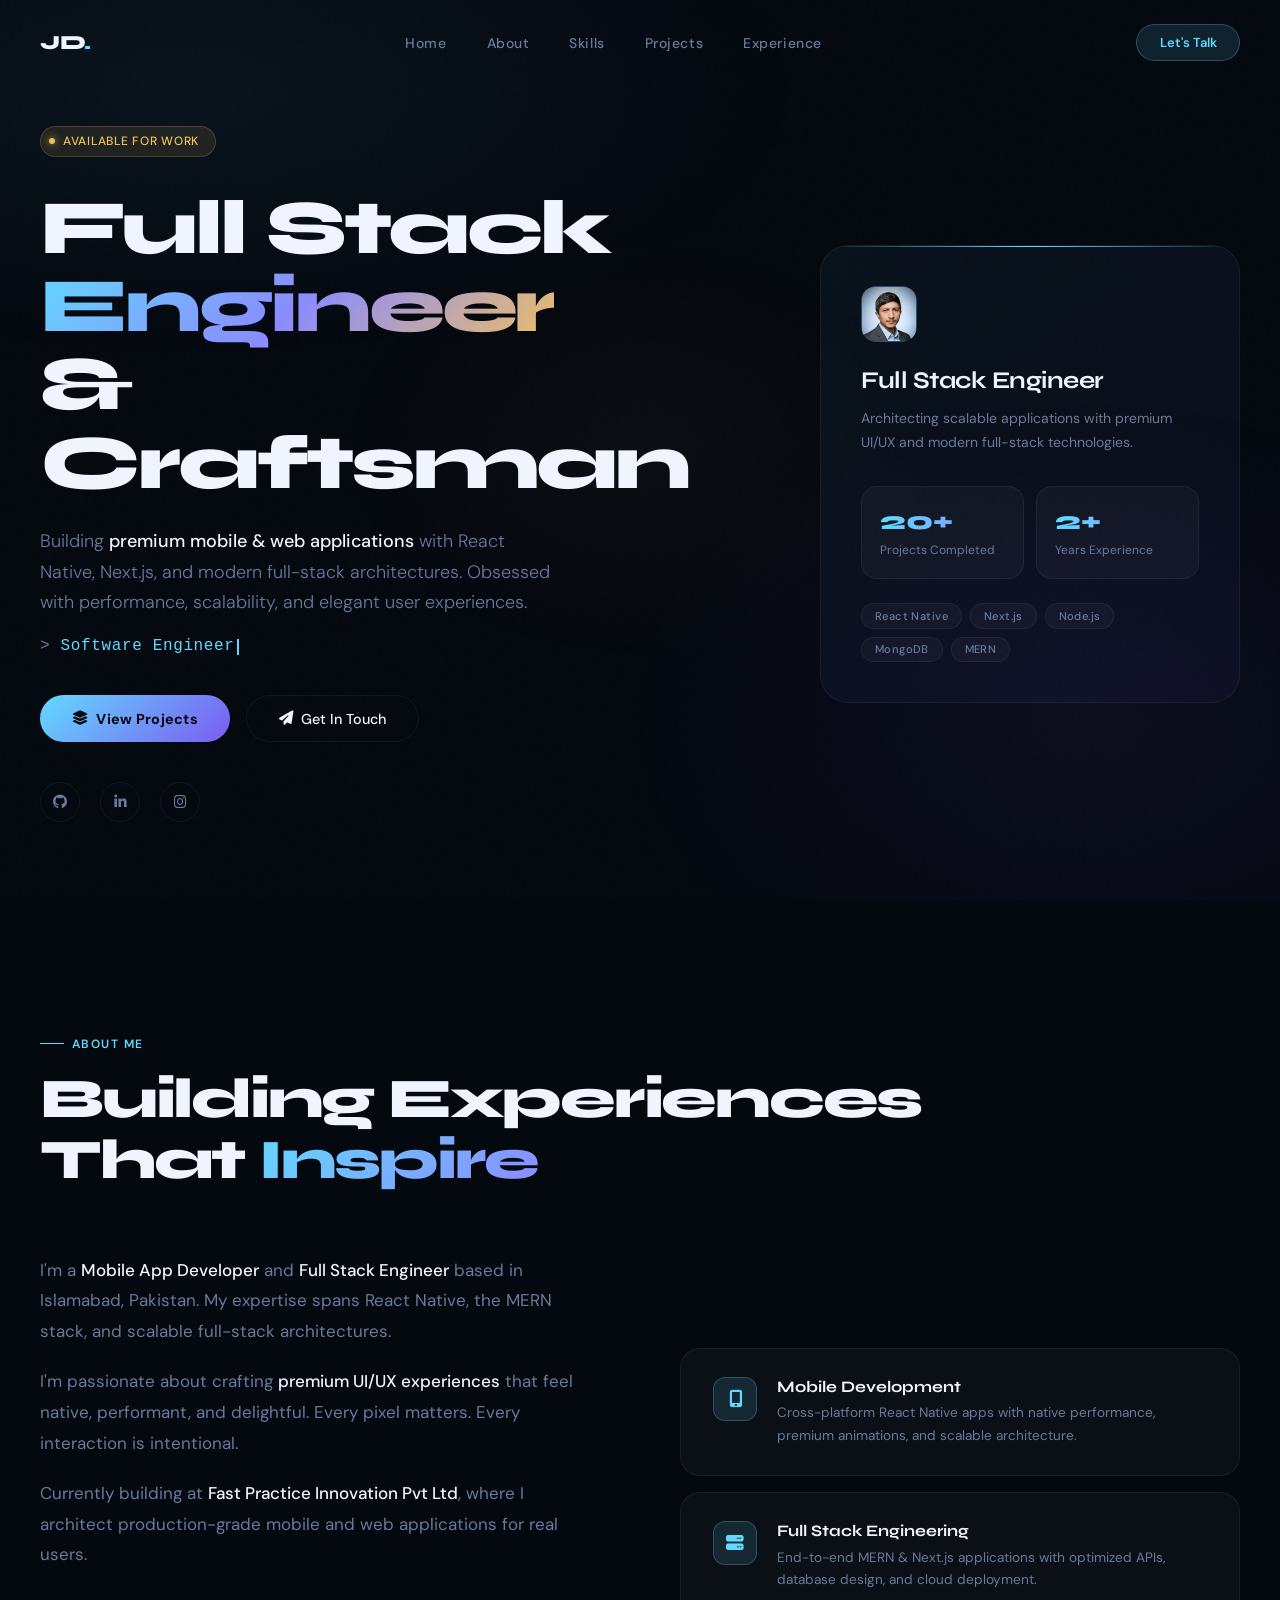
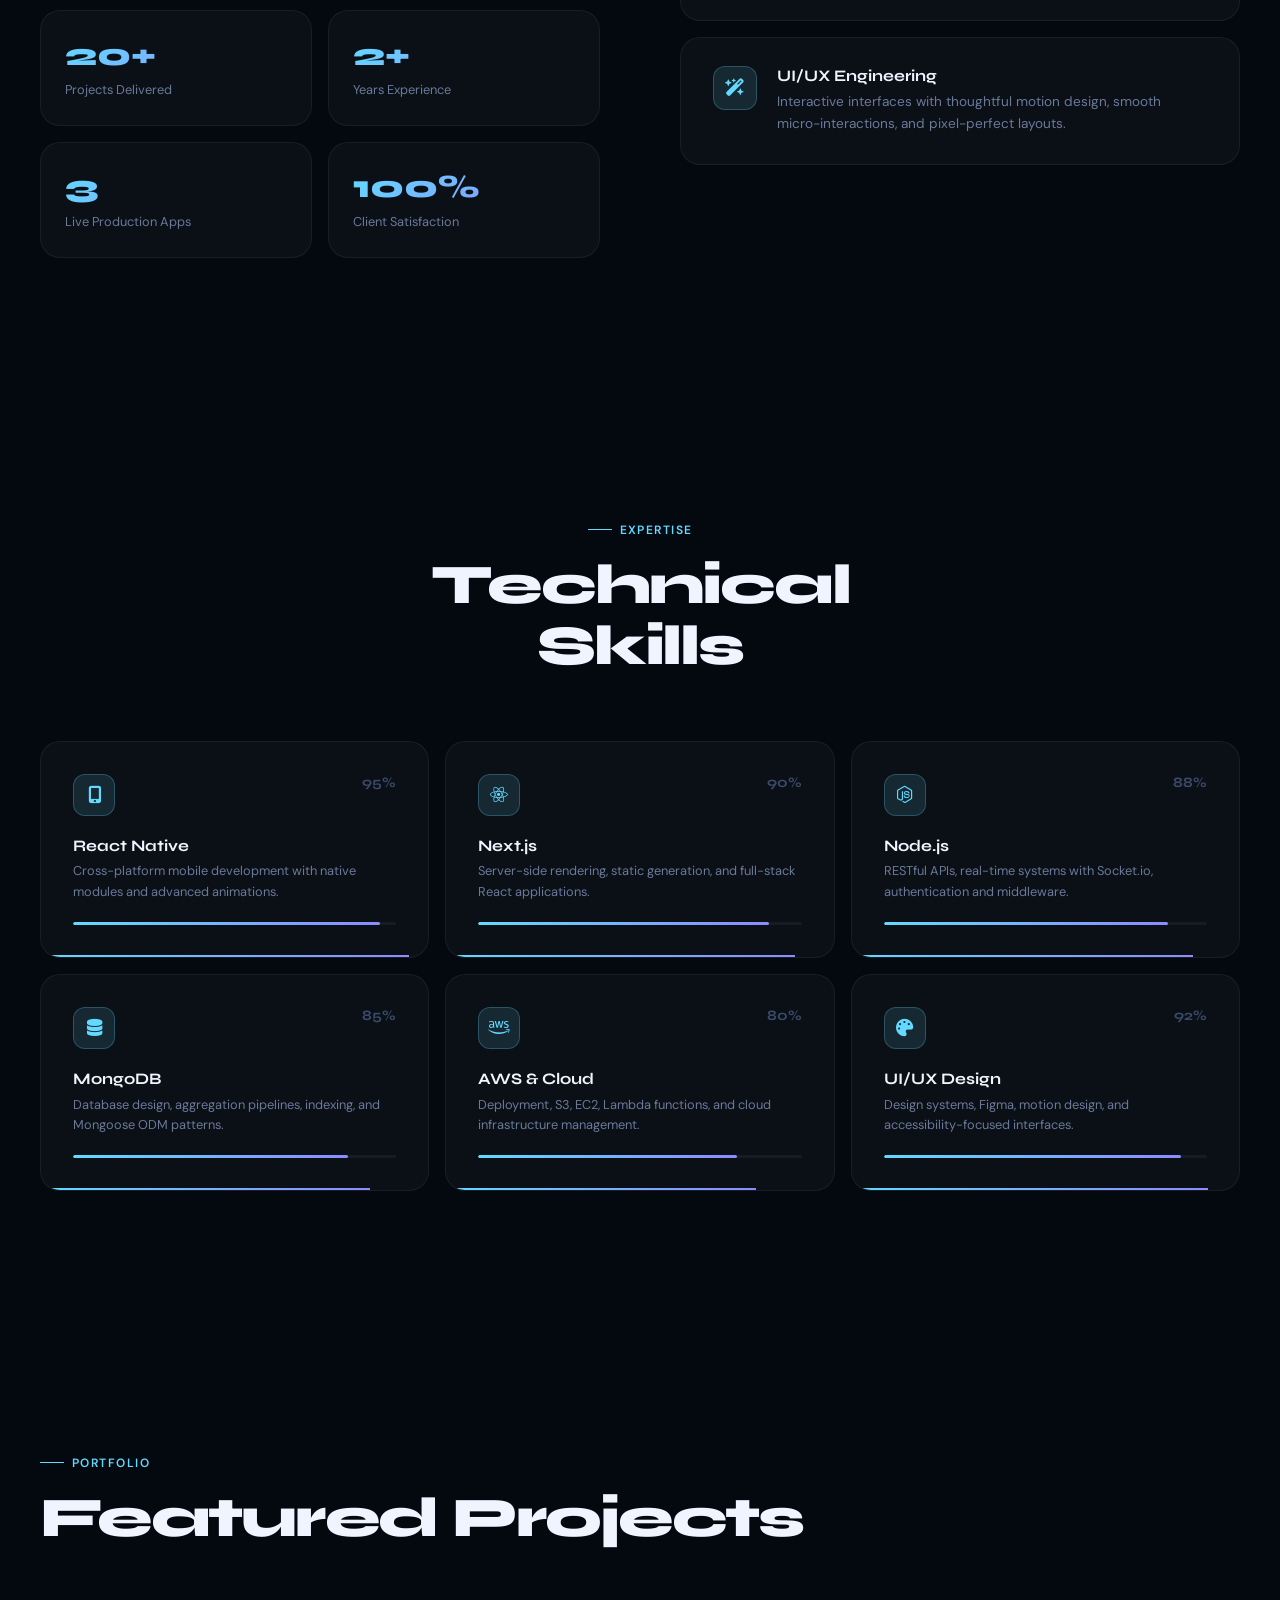
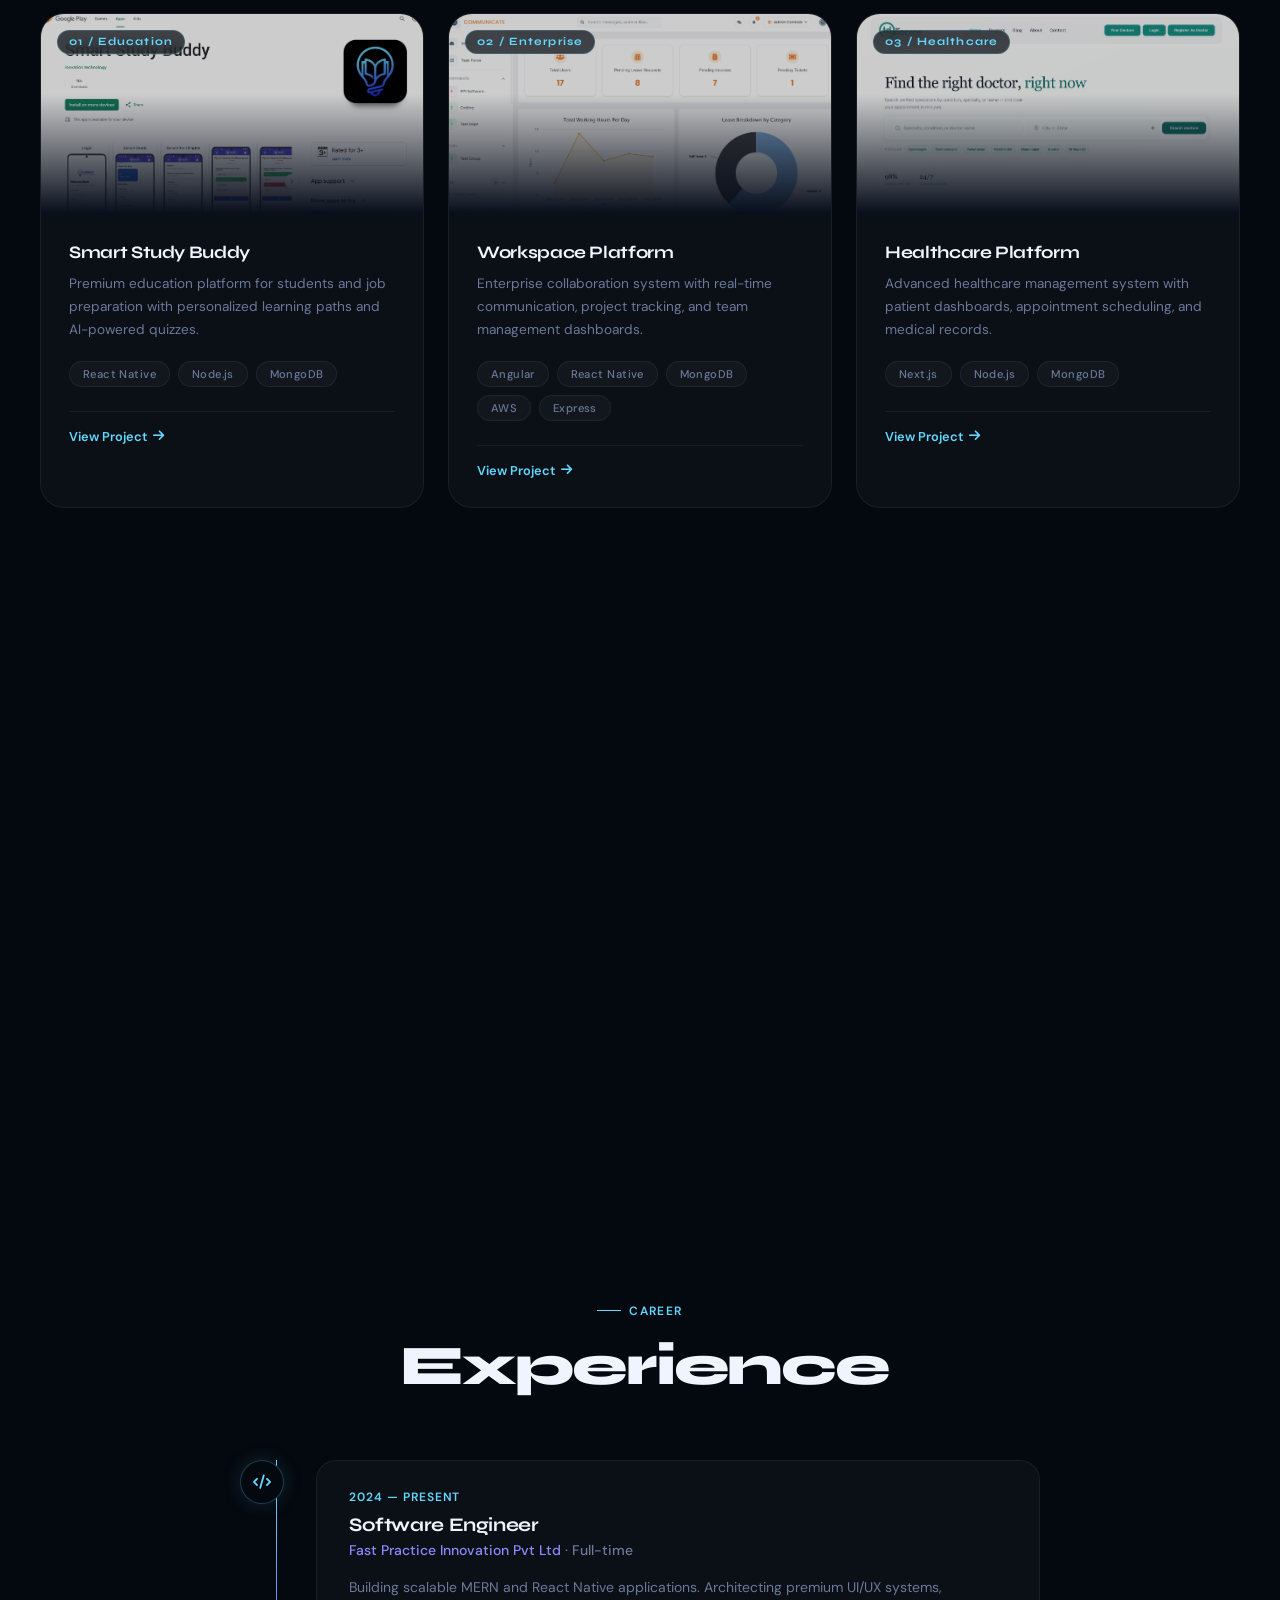
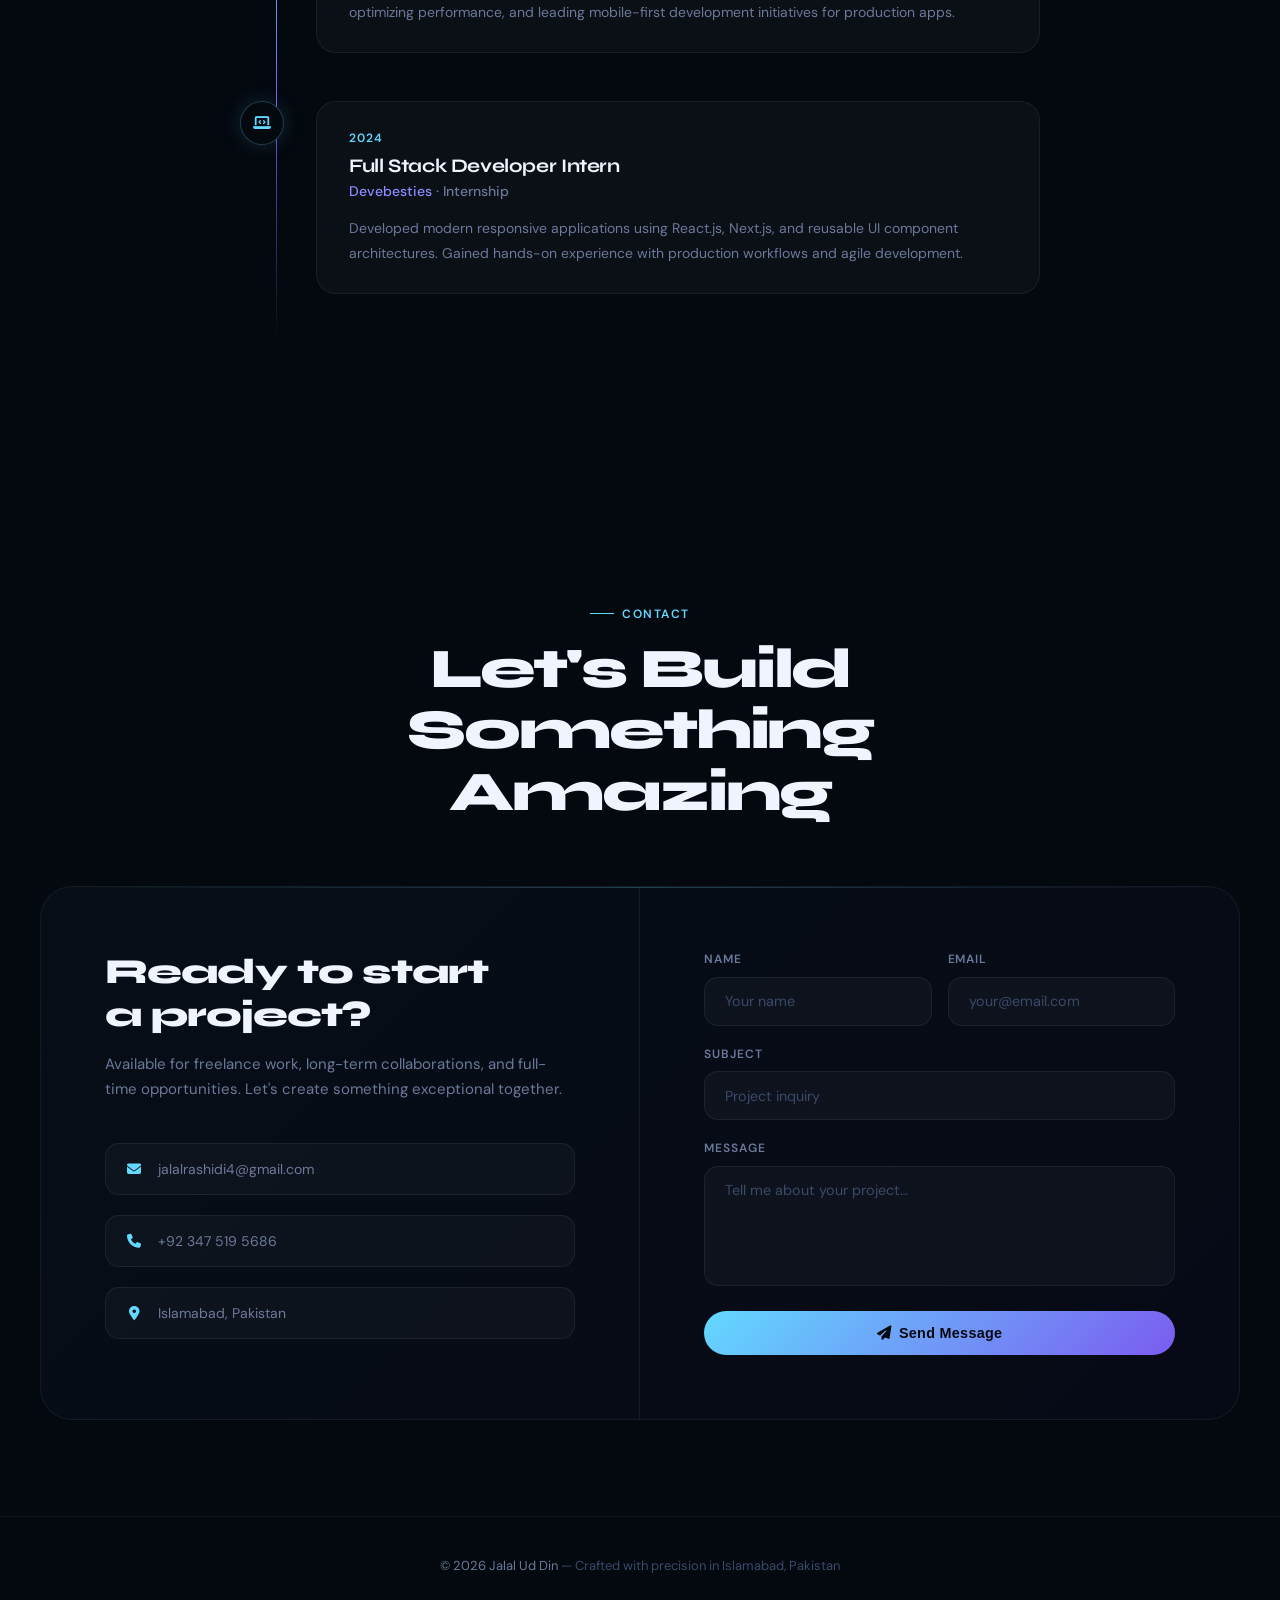
==== jalal.html @ 05dfb6a6 "updated" ====
<!DOCTYPE html>
<html lang="en">
<head>
  <meta charset="UTF-8" />
  <meta name="viewport" content="width=device-width, initial-scale=1.0" />
  <title>Jalal Ud Din — Full Stack Engineer</title>

  <link rel="preconnect" href="https://fonts.googleapis.com">
  <link rel="preconnect" href="https://fonts.gstatic.com" crossorigin>
  <link href="https://fonts.googleapis.com/css2?family=Syne:wght@400;500;600;700;800&family=DM+Sans:ital,wght@0,300;0,400;0,500;1,300&display=swap" rel="stylesheet">
  <link rel="stylesheet" href="https://cdnjs.cloudflare.com/ajax/libs/font-awesome/6.5.2/css/all.min.css" />

  <style>
    :root {
      --bg: #04080f;
      --bg2: #070d1a;
      --surface: rgba(255,255,255,0.03);
      --border: rgba(255,255,255,0.06);
      --border-bright: rgba(99,217,255,0.25);
      --cyan: #63d9ff;
      --cyan-dim: rgba(99,217,255,0.12);
      --gold: #f0c060;
      --gold-dim: rgba(240,192,96,0.1);
      --text: #f0f4ff;
      --muted: #6a7a9a;
      --muted2: #3a4a6a;
      --font-display: 'Syne', sans-serif;
      --font-body: 'DM Sans', sans-serif;
    }

    *, *::before, *::after { margin:0; padding:0; box-sizing:border-box; }

    html { scroll-behavior: smooth; font-size: 16px; }

    body {
      font-family: var(--font-body);
      background: var(--bg);
      color: var(--text);
      overflow-x: hidden;
      cursor: none;
    }

    /* ── CUSTOM CURSOR ── */
    #cursor {
      position: fixed; z-index: 9999; pointer-events: none;
      width: 10px; height: 10px;
      background: var(--cyan);
      border-radius: 50%;
      transform: translate(-50%,-50%);
      transition: width .2s, height .2s, background .2s;
      mix-blend-mode: screen;
    }
    #cursor-ring {
      position: fixed; z-index: 9998; pointer-events: none;
      width: 38px; height: 38px;
      border: 1px solid rgba(99,217,255,0.5);
      border-radius: 50%;
      transform: translate(-50%,-50%);
      transition: all .12s ease;
    }
    body:has(a:hover) #cursor, body:has(button:hover) #cursor { width:20px; height:20px; background: var(--gold); }
    body:has(a:hover) #cursor-ring, body:has(button:hover) #cursor-ring { width:54px; height:54px; border-color: rgba(240,192,96,0.4); }

    /* ── SCROLLBAR ── */
    ::-webkit-scrollbar { width: 4px; }
    ::-webkit-scrollbar-track { background: var(--bg); }
    ::-webkit-scrollbar-thumb { background: linear-gradient(to bottom, var(--cyan), #7b5cf0); border-radius: 4px; }

    /* ── NOISE OVERLAY ── */
    body::before {
      content:''; position:fixed; inset:0; z-index:0; pointer-events:none;
      background-image: url("data:image/svg+xml,%3Csvg viewBox='0 0 256 256' xmlns='http://www.w3.org/2000/svg'%3E%3Cfilter id='noise'%3E%3CfeTurbulence type='fractalNoise' baseFrequency='0.9' numOctaves='4' stitchTiles='stitch'/%3E%3C/filter%3E%3Crect width='100%25' height='100%25' filter='url(%23noise)' opacity='0.04'/%3E%3C/svg%3E");
      opacity: 0.4;
    }

    /* ── GRADIENT AURA ── */
    .aura {
      position: fixed; inset:0; z-index:0; pointer-events:none;
      background:
        radial-gradient(ellipse 80% 50% at 15% 10%, rgba(99,217,255,0.06) 0%, transparent 60%),
        radial-gradient(ellipse 60% 60% at 85% 80%, rgba(123,92,240,0.07) 0%, transparent 60%),
        radial-gradient(ellipse 40% 40% at 50% 50%, rgba(240,192,96,0.03) 0%, transparent 60%);
    }

    /* ── NAVBAR ── */
    nav {
      position: fixed; top: 0; left: 0; width: 100%; z-index: 100;
      padding: 1.5rem 0;
      transition: padding .4s, background .4s, border-color .4s;
    }
    nav.scrolled {
      padding: 1rem 0;
      background: rgba(4,8,15,0.85);
      backdrop-filter: blur(24px);
      border-bottom: 1px solid var(--border);
    }
    .nav-inner {
      max-width: 1280px; margin: 0 auto;
      padding: 0 2.5rem;
      display: flex; align-items: center; justify-content: space-between;
    }
    .nav-logo {
      font-family: var(--font-display);
      font-size: 1.25rem; font-weight: 800;
      letter-spacing: -0.02em;
      color: var(--text);
      text-decoration: none;
    }
    .nav-logo span { color: var(--cyan); }

    /* Desktop links */
    .nav-links {
      display: flex; align-items: center; gap: 2.5rem;
      list-style: none;
    }
    .nav-links a {
      font-size: .875rem; font-weight: 500; letter-spacing: 0.04em;
      color: var(--muted); text-decoration: none;
      transition: color .25s;
      position: relative;
    }
    .nav-links a::after {
      content:''; position:absolute; bottom:-4px; left:0;
      width:0; height:1px; background: var(--cyan);
      transition: width .3s;
    }
    .nav-links a:hover { color: var(--text); }
    .nav-links a:hover::after { width:100%; }

    .nav-cta {
      font-size: .8125rem; font-weight: 600;
      padding: .55rem 1.4rem;
      border-radius: 100px;
      background: var(--cyan-dim);
      border: 1px solid var(--border-bright);
      color: var(--cyan);
      text-decoration: none;
      transition: .3s;
    }
    .nav-cta:hover {
      background: var(--cyan);
      color: var(--bg);
      box-shadow: 0 0 30px rgba(99,217,255,0.35);
    }

    /* ── HAMBURGER ── */
    .hamburger {
      display: none;
      flex-direction: column; gap: 5px;
      cursor: none; background: none; border: none; padding: 6px;
      z-index: 200; position: relative;
    }
    .hamburger span {
      display: block; width: 26px; height: 2px;
      background: var(--text); border-radius: 2px;
      transform-origin: center;
      transition: transform .35s cubic-bezier(.77,0,.175,1), opacity .25s, width .3s;
    }
    .hamburger.open span:nth-child(1) { transform: translateY(7px) rotate(45deg); }
    .hamburger.open span:nth-child(2) { opacity: 0; width: 0; }
    .hamburger.open span:nth-child(3) { transform: translateY(-7px) rotate(-45deg); }

    /* ── MOBILE MENU OVERLAY ── */
    .mobile-menu {
      position: fixed; inset: 0; z-index: 150;
      background: rgba(4,8,15,0.97);
      backdrop-filter: blur(24px);
      display: flex; flex-direction: column;
      align-items: center; justify-content: center;
      gap: 0;
      pointer-events: none; opacity: 0;
      transition: opacity .4s;
    }
    .mobile-menu.open { opacity: 1; pointer-events: all; }

    .mobile-menu-links {
      list-style: none; text-align: center;
    }
    .mobile-menu-links li {
      overflow: hidden;
      border-bottom: 1px solid var(--border);
    }
    .mobile-menu-links li:first-child { border-top: 1px solid var(--border); }
    .mobile-menu-links a {
      display: block;
      font-family: var(--font-display);
      font-size: clamp(2rem, 8vw, 3.5rem);
      font-weight: 800; letter-spacing: -0.03em;
      color: var(--text);
      text-decoration: none;
      padding: 1rem 3rem;
      transform: translateY(60px);
      opacity: 0;
      transition: transform .5s cubic-bezier(.77,0,.175,1), opacity .4s, color .2s;
      position: relative;
    }
    .mobile-menu.open .mobile-menu-links a {
      transform: translateY(0); opacity: 1;
    }
    .mobile-menu-links li:nth-child(1) a { transition-delay: .05s; }
    .mobile-menu-links li:nth-child(2) a { transition-delay: .1s; }
    .mobile-menu-links li:nth-child(3) a { transition-delay: .15s; }
    .mobile-menu-links li:nth-child(4) a { transition-delay: .2s; }
    .mobile-menu-links li:nth-child(5) a { transition-delay: .25s; }
    .mobile-menu-links li:nth-child(6) a { transition-delay: .3s; }
    .mobile-menu-links a:hover { color: var(--cyan); }
    .mobile-menu-links a .link-num {
      display: inline-block;
      font-size: .6em; color: var(--cyan);
      vertical-align: super; margin-right: .4rem;
      font-family: var(--font-body);
    }

    .mobile-menu-footer {
      position: absolute; bottom: 3rem;
      display: flex; gap: 1.5rem;
      opacity: 0; transform: translateY(20px);
      transition: opacity .5s .4s, transform .5s .4s;
    }
    .mobile-menu.open .mobile-menu-footer { opacity: 1; transform: translateY(0); }
    .mobile-menu-footer a {
      font-size: 1.2rem; color: var(--muted); text-decoration: none;
      transition: color .2s;
    }
    .mobile-menu-footer a:hover { color: var(--cyan); }

    /* ── SECTION BASE ── */
    section { position: relative; z-index: 1; }

    /* ── HERO ── */
    #home {
      min-height: 100svh;
      display: flex; align-items: center;
      padding: 7rem 2.5rem 4rem;
    }
    .hero-inner {
      max-width: 1280px; margin: 0 auto; width: 100%;
      display: grid; grid-template-columns: 1fr 420px;
      gap: 4rem; align-items: center;
    }
    .hero-badge {
      display: inline-flex; align-items: center; gap: .5rem;
      padding: .4rem 1rem .4rem .5rem;
      background: var(--gold-dim);
      border: 1px solid rgba(240,192,96,0.2);
      border-radius: 100px;
      font-size: .75rem; font-weight: 500; letter-spacing: .06em;
      color: var(--gold); text-transform: uppercase;
      margin-bottom: 2rem;
    }
    .hero-badge-dot {
      width: 6px; height: 6px; border-radius: 50%;
      background: var(--gold);
      box-shadow: 0 0 8px var(--gold);
      animation: pulse 2s infinite;
    }
    @keyframes pulse {
      0%,100% { opacity:1; transform:scale(1); }
      50% { opacity:.6; transform:scale(1.3); }
    }

    .hero-title {
      font-family: var(--font-display);
      font-size: clamp(3rem, 6vw, 5.5rem);
      font-weight: 800; line-height: 1.02;
      letter-spacing: -0.04em;
    }
    .hero-title em {
      font-style: normal;
      background: linear-gradient(135deg, var(--cyan) 0%, #8b8bff 50%, var(--gold) 100%);
      -webkit-background-clip: text; -webkit-text-fill-color: transparent;
      background-clip: text;
    }

    .hero-sub {
      margin-top: 1.5rem;
      font-size: 1.125rem; color: var(--muted);
      font-weight: 300; line-height: 1.7; max-width: 520px;
    }
    .hero-sub strong { color: var(--text); font-weight: 500; }

    .hero-typed {
      margin-top: 1.2rem;
      font-size: 1rem; color: var(--cyan);
      font-family: 'Courier New', monospace;
      letter-spacing: .04em;
    }
    .hero-typed::before { content: '> '; color: var(--muted); }
    .hero-typed #cursor-text {
      display: inline-block; width: 2px; height: 1em;
      background: var(--cyan); vertical-align: text-bottom;
      margin-left: 2px; animation: blink .8s step-end infinite;
    }
    @keyframes blink { 50% { opacity: 0; } }

    .hero-actions {
      display: flex; flex-wrap: wrap; gap: 1rem;
      margin-top: 2.5rem;
    }
    .btn-primary {
      display: inline-flex; align-items: center; gap: .5rem;
      padding: .85rem 2rem; border-radius: 100px;
      background: linear-gradient(135deg, var(--cyan), #7b5cf0);
      color: var(--bg); font-weight: 700; font-size: .9rem;
      text-decoration: none; letter-spacing: .02em;
      border: none; cursor: none;
      transition: transform .3s, box-shadow .3s;
      position: relative; overflow: hidden;
    }
    .btn-primary::before {
      content: ''; position: absolute; inset: 0;
      background: linear-gradient(135deg, #fff2, transparent);
      opacity: 0; transition: opacity .3s;
    }
    .btn-primary:hover { transform: translateY(-3px); box-shadow: 0 20px 50px rgba(99,217,255,.3); }
    .btn-primary:hover::before { opacity: 1; }

    .btn-ghost {
      display: inline-flex; align-items: center; gap: .5rem;
      padding: .85rem 2rem; border-radius: 100px;
      background: transparent;
      border: 1px solid var(--border);
      color: var(--text); font-weight: 500; font-size: .9rem;
      text-decoration: none;
      transition: .3s; cursor: none;
    }
    .btn-ghost:hover { border-color: var(--border-bright); background: var(--cyan-dim); color: var(--cyan); }

    .hero-socials {
      display: flex; gap: 1.25rem;
      margin-top: 2.5rem;
    }
    .hero-socials a {
      width: 40px; height: 40px;
      border: 1px solid var(--border); border-radius: 50%;
      display: grid; place-items: center;
      color: var(--muted); text-decoration: none; font-size: .9rem;
      transition: .3s;
    }
    .hero-socials a:hover {
      border-color: var(--cyan); color: var(--cyan);
      transform: translateY(-4px);
      box-shadow: 0 8px 24px rgba(99,217,255,.2);
    }

    /* Hero card */
    .hero-card {
      background: linear-gradient(145deg, rgba(99,217,255,0.05), rgba(123,92,240,0.05));
      border: 1px solid var(--border);
      border-radius: 28px;
      padding: 2.5rem;
      position: relative; overflow: hidden;
      animation: floatCard 6s ease-in-out infinite;
    }
    @keyframes floatCard { 0%,100%{transform:translateY(0)} 50%{transform:translateY(-12px)} }
    .hero-card::before {
      content: ''; position: absolute; top: 0; left: 0;
      right: 0; height: 1px;
      background: linear-gradient(90deg, transparent, var(--cyan), transparent);
    }
    .hero-card-icon {
      width: 56px; height: 56px; border-radius: 16px;
      background: linear-gradient(135deg, var(--cyan-dim), rgba(123,92,240,0.15));
      border: 1px solid var(--border-bright);
      display: grid; place-items: center;
      font-size: 1.4rem; color: var(--cyan);
      margin-bottom: 1.5rem;
    }
    .hero-card h3 {
      font-family: var(--font-display);
      font-size: 1.5rem; font-weight: 700;
      letter-spacing: -0.02em;
    }
    .hero-card p { color: var(--muted); font-size: .875rem; line-height: 1.7; margin-top: .75rem; }
    .hero-card-stats {
      display: grid; grid-template-columns: 1fr 1fr;
      gap: .75rem; margin-top: 2rem;
    }
    .stat-box {
      background: var(--surface);
      border: 1px solid var(--border);
      border-radius: 16px; padding: 1.1rem;
    }
    .stat-box h4 {
      font-family: var(--font-display);
      font-size: 1.6rem; font-weight: 800;
      background: linear-gradient(to right, var(--cyan), #8b8bff);
      -webkit-background-clip: text; -webkit-text-fill-color: transparent;
      background-clip: text;
    }
    .stat-box p { font-size: .75rem; color: var(--muted); margin-top: .25rem; }

    .hero-card-stack {
      display: flex; flex-wrap: wrap; gap: .5rem;
      margin-top: 1.5rem;
    }
    .tag {
      padding: .3rem .8rem;
      background: var(--surface); border: 1px solid var(--border);
      border-radius: 100px; font-size: .7rem; color: var(--muted);
      font-weight: 500; letter-spacing: .04em;
    }

    /* ── ABOUT ── */
    #about { padding: 8rem 2.5rem; }
    .about-inner { max-width: 1280px; margin: 0 auto; }

    .section-label {
      display: inline-flex; align-items: center; gap: .5rem;
      font-size: .75rem; font-weight: 600; text-transform: uppercase;
      letter-spacing: .12em; color: var(--cyan); margin-bottom: 1rem;
    }
    .section-label::before {
      content:''; display:block; width:24px; height:1px; background:var(--cyan);
    }
    .section-title {
      font-family: var(--font-display);
      font-size: clamp(2.2rem, 4.5vw, 3.5rem);
      font-weight: 800; letter-spacing: -0.04em; line-height: 1.1;
    }

    .about-grid {
      display: grid; grid-template-columns: 1fr 1fr;
      gap: 5rem; align-items: center;
      margin-top: 4rem;
    }
    .about-text p {
      color: var(--muted); font-size: 1.0625rem; line-height: 1.8;
    }
    .about-text p + p { margin-top: 1.25rem; }
    .about-text strong { color: var(--text); font-weight: 500; }
    .about-highlights {
      display: grid; grid-template-columns: 1fr 1fr;
      gap: 1rem; margin-top: 2.5rem;
    }
    .highlight-item {
      padding: 1.5rem;
      background: var(--surface); border: 1px solid var(--border);
      border-radius: 20px; transition: .3s;
    }
    .highlight-item:hover { border-color: var(--border-bright); }
    .highlight-item .hi-num {
      font-family: var(--font-display);
      font-size: 2rem; font-weight: 800;
      background: linear-gradient(135deg, var(--cyan), #8b8bff);
      -webkit-background-clip: text; -webkit-text-fill-color: transparent;
      background-clip: text;
    }
    .highlight-item p { font-size: .8rem; color: var(--muted); margin-top: .25rem; }

    .about-cards { display: flex; flex-direction: column; gap: 1rem; }
    .about-card {
      padding: 1.75rem 2rem;
      background: var(--surface); border: 1px solid var(--border);
      border-radius: 20px; transition: .3s;
      display: flex; align-items: flex-start; gap: 1.25rem;
    }
    .about-card:hover { border-color: var(--border-bright); transform: translateX(6px); }
    .about-card-icon {
      width: 44px; height: 44px; flex-shrink: 0;
      border-radius: 12px; display: grid; place-items: center;
      background: var(--cyan-dim); border: 1px solid var(--border-bright);
      color: var(--cyan); font-size: 1.1rem;
    }
    .about-card h3 {
      font-family: var(--font-display);
      font-size: 1rem; font-weight: 700; margin-bottom: .4rem;
    }
    .about-card p { font-size: .85rem; color: var(--muted); line-height: 1.65; }

    /* ── SKILLS ── */
    #skills { padding: 8rem 2.5rem; }
    .skills-inner { max-width: 1280px; margin: 0 auto; }

    .skills-grid {
      display: grid; grid-template-columns: repeat(3, 1fr);
      gap: 1rem; margin-top: 4rem;
    }
    .skill-card {
      padding: 2rem;
      background: var(--surface); border: 1px solid var(--border);
      border-radius: 20px; transition: .35s;
      position: relative; overflow: hidden;
    }
    .skill-card::after {
      content: ''; position: absolute; bottom: 0; left: 0;
      width: var(--pct); height: 2px;
      background: linear-gradient(to right, var(--cyan), #8b8bff);
      transition: width 1.4s cubic-bezier(.22,1,.36,1);
    }
    .skill-card.animated::after { width: var(--pct); }
    .skill-card:hover { border-color: var(--border-bright); transform: translateY(-4px); }
    .skill-header { display: flex; justify-content: space-between; align-items: flex-start; }
    .skill-icon {
      width: 42px; height: 42px; border-radius: 12px;
      background: var(--cyan-dim); border: 1px solid var(--border-bright);
      display: grid; place-items: center;
      font-size: 1.1rem; color: var(--cyan); margin-bottom: 1.25rem;
    }
    .skill-pct {
      font-family: var(--font-display);
      font-size: .9rem; font-weight: 700; color: var(--muted2);
    }
    .skill-card h3 {
      font-family: var(--font-display);
      font-size: 1rem; font-weight: 700; margin-bottom: .4rem;
    }
    .skill-card p { font-size: .8rem; color: var(--muted); line-height: 1.6; }
    .skill-bar {
      height: 3px; background: rgba(255,255,255,0.05);
      border-radius: 4px; margin-top: 1.25rem; overflow: hidden;
    }
    .skill-fill {
      height: 100%;
      background: linear-gradient(to right, var(--cyan), #8b8bff);
      border-radius: 4px; width: 0;
      transition: width 1.4s cubic-bezier(.22,1,.36,1);
    }

    /* ── PROJECTS ── */
    #projects { padding: 8rem 2.5rem; }
    .projects-inner { max-width: 1280px; margin: 0 auto; }

    .projects-grid {
      display: grid; grid-template-columns: repeat(3, 1fr);
      gap: 1.5rem; margin-top: 4rem;
    }
    .project-card {
      border: 1px solid var(--border);
      border-radius: 24px; overflow: hidden;
      transition: .4s; position: relative;
      background: var(--surface);
    }
    .project-card:hover { border-color: rgba(99,217,255,0.3); transform: translateY(-8px); box-shadow: 0 30px 60px rgba(0,0,0,.5); }
    .project-img {
      height: 200px; overflow: hidden; position: relative;
    }
    .project-img img { width:100%; height:100%; object-fit:cover; transition:.6s; filter: brightness(.8) saturate(.8); }
    .project-card:hover .project-img img { transform: scale(1.06); filter: brightness(.9) saturate(1); }
    .project-img-overlay {
      position: absolute; inset: 0;
      background: linear-gradient(to top, var(--bg2) 0%, transparent 60%);
    }
    .project-num {
      position: absolute; top: 1rem; left: 1rem;
      font-family: var(--font-display);
      font-size: .7rem; font-weight: 700; color: var(--cyan);
      letter-spacing: .1em;
      background: rgba(4,8,15,.7); backdrop-filter: blur(8px);
      padding: .3rem .7rem; border-radius: 100px;
      border: 1px solid rgba(99,217,255,.2);
    }
    .project-body { padding: 1.75rem; }
    .project-body h3 {
      font-family: var(--font-display);
      font-size: 1.1rem; font-weight: 700;
      letter-spacing: -0.02em; margin-bottom: .6rem;
    }
    .project-body p { font-size: .85rem; color: var(--muted); line-height: 1.7; }
    .project-tags { display: flex; flex-wrap: wrap; gap: .5rem; margin-top: 1.25rem; }
    .project-footer {
      display: flex; justify-content: space-between; align-items: center;
      margin-top: 1.5rem; padding-top: 1rem;
      border-top: 1px solid var(--border);
    }
    .project-link {
      font-size: .8rem; color: var(--cyan); font-weight: 600;
      display: inline-flex; align-items: center; gap: .4rem;
      text-decoration: none; transition: gap .2s;
    }
    .project-link:hover { gap: .75rem; }

    /* ── EXPERIENCE ── */
    #experience { padding: 8rem 2.5rem; }
    .exp-inner { max-width: 1280px; margin: 0 auto; }
    .exp-track {
      display: flex; flex-direction: column; gap: 0;
      margin-top: 4rem; max-width: 800px; margin-inline: auto;
      position: relative;
    }
    .exp-track::before {
      content: ''; position: absolute; left: 2.25rem; top: 0; bottom: 0;
      width: 1px; background: linear-gradient(to bottom, var(--cyan), #7b5cf0, transparent);
    }
    .exp-item {
      display: flex; gap: 2rem; padding-bottom: 3rem;
      position: relative;
    }
    .exp-dot {
      flex-shrink: 0;
      width: 44px; height: 44px; border-radius: 50%;
      background: var(--bg); border: 1px solid var(--border-bright);
      display: grid; place-items: center;
      color: var(--cyan); font-size: .9rem;
      box-shadow: 0 0 20px rgba(99,217,255,.15);
      position: relative; z-index: 1;
    }
    .exp-content {
      flex: 1; padding: 1.75rem 2rem;
      background: var(--surface); border: 1px solid var(--border);
      border-radius: 20px; transition: .3s;
    }
    .exp-content:hover { border-color: var(--border-bright); }
    .exp-date {
      font-size: .75rem; color: var(--cyan); font-weight: 600;
      letter-spacing: .08em; text-transform: uppercase;
    }
    .exp-content h3 {
      font-family: var(--font-display);
      font-size: 1.2rem; font-weight: 700;
      margin-top: .5rem; letter-spacing: -0.02em;
    }
    .exp-company {
      font-size: .875rem; color: var(--muted); margin-top: .3rem;
      font-weight: 500;
    }
    .exp-company span { color: #8b8bff; }
    .exp-desc {
      font-size: .875rem; color: var(--muted); line-height: 1.75;
      margin-top: 1rem;
    }

    /* ── CONTACT ── */
    #contact { padding: 8rem 2.5rem 6rem; }
    .contact-inner { max-width: 1280px; margin: 0 auto; }
    .contact-wrap {
      border: 1px solid var(--border);
      border-radius: 32px; overflow: hidden;
      display: grid; grid-template-columns: 1fr 1fr;
      background: linear-gradient(135deg, rgba(99,217,255,0.03), rgba(123,92,240,0.03));
      margin-top: 4rem;
      position: relative;
    }
    .contact-wrap::before {
      content:''; position:absolute; top:0; left:0; right:0; height:1px;
      background: linear-gradient(90deg, transparent, var(--border-bright), transparent);
    }
    .contact-left { padding: 4rem; border-right: 1px solid var(--border); }
    .contact-right { padding: 4rem; }

    .contact-left h2 {
      font-family: var(--font-display);
      font-size: 2.2rem; font-weight: 800; letter-spacing: -0.03em;
      line-height: 1.2; margin-bottom: 1rem;
    }
    .contact-left p { color: var(--muted); font-size: .9375rem; line-height: 1.7; }

    .contact-info { margin-top: 2.5rem; display: flex; flex-direction: column; gap: 1.25rem; }
    .contact-info-item {
      display: flex; align-items: center; gap: 1rem;
      padding: 1rem 1.25rem;
      background: var(--surface); border: 1px solid var(--border);
      border-radius: 14px; font-size: .875rem;
      transition: .3s;
    }
    .contact-info-item:hover { border-color: var(--border-bright); }
    .contact-info-item i { color: var(--cyan); width: 1rem; text-align: center; }
    .contact-info-item span { color: var(--muted); }

    .form-group { margin-bottom: 1.25rem; }
    .form-label { display: block; font-size: .75rem; font-weight: 600; text-transform: uppercase; letter-spacing: .08em; color: var(--muted); margin-bottom: .6rem; }
    .form-input {
      width: 100%; padding: .9rem 1.25rem;
      background: var(--surface); border: 1px solid var(--border);
      border-radius: 14px; color: var(--text);
      font-family: var(--font-body); font-size: .9rem;
      outline: none; transition: .3s;
      resize: none;
    }
    .form-input:focus { border-color: var(--border-bright); box-shadow: 0 0 0 3px rgba(99,217,255,.08); }
    .form-input::placeholder { color: var(--muted2); }
    .form-row { display: grid; grid-template-columns: 1fr 1fr; gap: 1rem; }

    /* ── FOOTER ── */
    footer {
      border-top: 1px solid var(--border);
      padding: 2.5rem;
      text-align: center;
      font-size: .8125rem; color: var(--muted2);
      position: relative; z-index: 1;
    }
    footer span { color: var(--muted); }

    /* ── REVEAL ANIM ── */
    .reveal {
      opacity: 0; transform: translateY(32px);
      transition: opacity .75s cubic-bezier(.22,1,.36,1), transform .75s cubic-bezier(.22,1,.36,1);
    }
    .reveal.visible { opacity: 1; transform: translateY(0); }
    .reveal-delay-1 { transition-delay: .1s; }
    .reveal-delay-2 { transition-delay: .2s; }
    .reveal-delay-3 { transition-delay: .3s; }
    .reveal-delay-4 { transition-delay: .4s; }

    /* ── RESPONSIVE ── */
    @media (max-width: 1024px) {
      .hero-inner { grid-template-columns: 1fr; }
      .hero-card { max-width: 480px; margin: 0 auto; }
      .about-grid { grid-template-columns: 1fr; gap: 3rem; }
      .skills-grid { grid-template-columns: repeat(2, 1fr); }
      .projects-grid { grid-template-columns: repeat(2, 1fr); }
      .contact-wrap { grid-template-columns: 1fr; }
      .contact-left { border-right: none; border-bottom: 1px solid var(--border); }
    }

    @media (max-width: 768px) {
      .nav-links, .nav-cta { display: none; }
      .hamburger { display: flex; }
      #home { padding: 7rem 1.5rem 4rem; }
      #about, #skills, #projects, #experience, #contact { padding: 5rem 1.5rem; }
      .hero-title { font-size: clamp(2.4rem, 8vw, 3.5rem); }
      .section-title { font-size: clamp(1.9rem, 6vw, 2.8rem); }
      .skills-grid { grid-template-columns: 1fr; }
      .projects-grid { grid-template-columns: 1fr; }
      .about-highlights { grid-template-columns: 1fr 1fr; }
      .form-row { grid-template-columns: 1fr; }
      .contact-left, .contact-right { padding: 2.5rem 1.75rem; }
      .contact-wrap { border-radius: 24px; }
      .hero-card-stats { grid-template-columns: 1fr 1fr; }
    }

    @media (max-width: 480px) {
      .nav-inner { padding: 0 1.25rem; }
      #home { padding: 6.5rem 1.25rem 3rem; }
      #about, #skills, #projects, #experience, #contact { padding: 4rem 1.25rem; }
      .hero-actions { flex-direction: column; }
      .hero-actions a { text-align: center; justify-content: center; }
      .about-highlights { grid-template-columns: 1fr; }
    }
  </style>
</head>
<body>

<!-- Cursor -->
<div id="cursor"></div>
<div id="cursor-ring"></div>

<!-- Aura -->
<div class="aura"></div>

<!-- ══ NAVBAR ══ -->
<nav id="navbar">
  <div class="nav-inner">
    <a href="#home" class="nav-logo">JD<span>.</span></a>

    <ul class="nav-links">
      <li><a href="#home">Home</a></li>
      <li><a href="#about">About</a></li>
      <li><a href="#skills">Skills</a></li>
      <li><a href="#projects">Projects</a></li>
      <li><a href="#experience">Experience</a></li>
    </ul>

    <a href="#contact" class="nav-cta">Let's Talk</a>

    <button class="hamburger" id="hamburger" aria-label="Toggle menu">
      <span></span><span></span><span></span>
    </button>
  </div>
</nav>

<!-- ══ MOBILE MENU ══ -->
<div class="mobile-menu" id="mobile-menu">
  <ul class="mobile-menu-links">
    <li><a href="#home" class="menu-link"><span class="link-num">01</span>Home</a></li>
    <li><a href="#about" class="menu-link"><span class="link-num">02</span>About</a></li>
    <li><a href="#skills" class="menu-link"><span class="link-num">03</span>Skills</a></li>
    <li><a href="#projects" class="menu-link"><span class="link-num">04</span>Projects</a></li>
    <li><a href="#experience" class="menu-link"><span class="link-num">05</span>Experience</a></li>
    <li><a href="#contact" class="menu-link"><span class="link-num">06</span>Contact</a></li>
  </ul>
  <div class="mobile-menu-footer">
    <a href="https://github.com/JalalRashidi"><i class="fab fa-github"></i></a>
    <a href="https://www.linkedin.com/in/jalaluddinprofile/"><i class="fab fa-linkedin"></i></a>
    <a href="https://www.instagram.com/jalal_rashidi_099/"><i class="fab fa-instagram"></i></a>
  </div>
</div>

<!-- ══ HERO ══ -->
<section id="home">
  <div class="hero-inner">
    <div>
      <div class="hero-badge">
        <span class="hero-badge-dot"></span>
        Available for work
      </div>
      <h1 class="hero-title">
        Full Stack<br><em>Engineer</em><br>& Craftsman
      </h1>
      <p class="hero-sub">
        Building <strong>premium mobile & web applications</strong> with React Native, Next.js, and modern full-stack architectures. Obsessed with performance, scalability, and elegant user experiences.
      </p>
      <div class="hero-typed">
        <span id="typed-text"></span><span id="cursor-text"></span>
      </div>
      <div class="hero-actions">
        <a href="#projects" class="btn-primary"><i class="fas fa-layer-group"></i> View Projects</a>
        <a href="#contact" class="btn-ghost"><i class="fas fa-paper-plane"></i> Get In Touch</a>
      </div>
      <div class="hero-socials">
        <a href="https://github.com/JalalRashidi" title="GitHub"><i class="fab fa-github"></i></a>
        <a href="https://www.linkedin.com/in/jalaluddinprofile/" title="LinkedIn"><i class="fab fa-linkedin-in"></i></a>
        <a href="https://www.instagram.com/jalal_rashidi_099/" title="Instagram"><i class="fab fa-instagram"></i></a>
        <!-- <a href="mailto:jalalrashidi4@gmail.com" title="Email"><i class="fas fa-envelope"></i></a> -->
      </div>
    </div>

    <div>
      <div class="hero-card">
        <div class="hero-card-icon">
            <img src="/image/profile.jpg" alt="Profile Picture" style="width:100%; height:100%; object-fit:cover; border-radius:12px;">
        </div>
        <h3>Full Stack Engineer</h3>
        <p>Architecting scalable applications with premium UI/UX and modern full-stack technologies.</p>
        <div class="hero-card-stats">
          <div class="stat-box">
            <h4>20+</h4><p>Projects Completed</p>
          </div>
          <div class="stat-box">
            <h4>2+</h4><p>Years Experience</p>
          </div>
        </div>
        <div class="hero-card-stack">
          <span class="tag">React Native</span>
          <span class="tag">Next.js</span>
          <span class="tag">Node.js</span>
          <span class="tag">MongoDB</span>
          <span class="tag">MERN</span>
        </div>
      </div>
    </div>
  </div>
</section>

<!-- ══ ABOUT ══ -->
<section id="about">
  <div class="about-inner">
    <div class="reveal">
      <div class="section-label">About Me</div>
      <h2 class="section-title">Building Experiences<br>That <em style="font-style:normal; background:linear-gradient(135deg,var(--cyan),#8b8bff); -webkit-background-clip:text; -webkit-text-fill-color:transparent; background-clip:text;">Inspire</em></h2>
    </div>
    <div class="about-grid">
      <div class="about-text reveal reveal-delay-1">
        <p>I'm a <strong>Mobile App Developer</strong> and <strong>Full Stack Engineer</strong> based in Islamabad, Pakistan. My expertise spans React Native, the MERN stack, and scalable full-stack architectures.</p>
        <p>I'm passionate about crafting <strong>premium UI/UX experiences</strong> that feel native, performant, and delightful. Every pixel matters. Every interaction is intentional.</p>
        <p>Currently building at <strong>Fast Practice Innovation Pvt Ltd</strong>, where I architect production-grade mobile and web applications for real users.</p>
        <div class="about-highlights">
          <div class="highlight-item">
            <div class="hi-num">20+</div>
            <p>Projects Delivered</p>
          </div>
          <div class="highlight-item">
            <div class="hi-num">2+</div>
            <p>Years Experience</p>
          </div>
          <div class="highlight-item">
            <div class="hi-num">3</div>
            <p>Live Production Apps</p>
          </div>
          <div class="highlight-item">
            <div class="hi-num">100%</div>
            <p>Client Satisfaction</p>
          </div>
        </div>
      </div>
      <div class="about-cards reveal reveal-delay-2">
        <div class="about-card">
          <div class="about-card-icon"><i class="fas fa-mobile-alt"></i></div>
          <div>
            <h3>Mobile Development</h3>
            <p>Cross-platform React Native apps with native performance, premium animations, and scalable architecture.</p>
          </div>
        </div>
        <div class="about-card">
          <div class="about-card-icon"><i class="fas fa-server"></i></div>
          <div>
            <h3>Full Stack Engineering</h3>
            <p>End-to-end MERN & Next.js applications with optimized APIs, database design, and cloud deployment.</p>
          </div>
        </div>
        <div class="about-card">
          <div class="about-card-icon"><i class="fas fa-wand-magic-sparkles"></i></div>
          <div>
            <h3>UI/UX Engineering</h3>
            <p>Interactive interfaces with thoughtful motion design, smooth micro-interactions, and pixel-perfect layouts.</p>
          </div>
        </div>
      </div>
    </div>
  </div>
</section>

<!-- ══ SKILLS ══ -->
<section id="skills">
  <div class="skills-inner">
    <div class="reveal" style="text-align:center; max-width:500px; margin:0 auto;">
      <div class="section-label">Expertise</div>
      <h2 class="section-title">Technical Skills</h2>
    </div>
    <div class="skills-grid">
      <div class="skill-card reveal reveal-delay-1" style="--pct:95%">
        <div class="skill-header">
          <div class="skill-icon"><i class="fas fa-mobile-alt"></i></div>
          <span class="skill-pct">95%</span>
        </div>
        <h3>React Native</h3>
        <p>Cross-platform mobile development with native modules and advanced animations.</p>
        <div class="skill-bar"><div class="skill-fill" data-width="95%"></div></div>
      </div>
      <div class="skill-card reveal reveal-delay-2" style="--pct:90%">
        <div class="skill-header">
          <div class="skill-icon"><i class="fab fa-react"></i></div>
          <span class="skill-pct">90%</span>
        </div>
        <h3>Next.js</h3>
        <p>Server-side rendering, static generation, and full-stack React applications.</p>
        <div class="skill-bar"><div class="skill-fill" data-width="90%"></div></div>
      </div>
      <div class="skill-card reveal reveal-delay-3" style="--pct:88%">
        <div class="skill-header">
          <div class="skill-icon"><i class="fab fa-node-js"></i></div>
          <span class="skill-pct">88%</span>
        </div>
        <h3>Node.js</h3>
        <p>RESTful APIs, real-time systems with Socket.io, authentication and middleware.</p>
        <div class="skill-bar"><div class="skill-fill" data-width="88%"></div></div>
      </div>
      <div class="skill-card reveal reveal-delay-1" style="--pct:85%">
        <div class="skill-header">
          <div class="skill-icon"><i class="fas fa-database"></i></div>
          <span class="skill-pct">85%</span>
        </div>
        <h3>MongoDB</h3>
        <p>Database design, aggregation pipelines, indexing, and Mongoose ODM patterns.</p>
        <div class="skill-bar"><div class="skill-fill" data-width="85%"></div></div>
      </div>
      <div class="skill-card reveal reveal-delay-2" style="--pct:80%">
        <div class="skill-header">
          <div class="skill-icon"><i class="fab fa-aws"></i></div>
          <span class="skill-pct">80%</span>
        </div>
        <h3>AWS & Cloud</h3>
        <p>Deployment, S3, EC2, Lambda functions, and cloud infrastructure management.</p>
        <div class="skill-bar"><div class="skill-fill" data-width="80%"></div></div>
      </div>
      <div class="skill-card reveal reveal-delay-3" style="--pct:92%">
        <div class="skill-header">
          <div class="skill-icon"><i class="fas fa-palette"></i></div>
          <span class="skill-pct">92%</span>
        </div>
        <h3>UI/UX Design</h3>
        <p>Design systems, Figma, motion design, and accessibility-focused interfaces.</p>
        <div class="skill-bar"><div class="skill-fill" data-width="92%"></div></div>
      </div>
    </div>
  </div>
</section>

<!-- ══ PROJECTS ══ -->
<section id="projects">
  <div class="projects-inner">
    <div class="reveal" style="display:flex; justify-content:space-between; align-items:flex-end; flex-wrap:gap; gap:1rem;">
      <div>
        <div class="section-label">Portfolio</div>
        <h2 class="section-title">Featured Projects</h2>
      </div>
    </div>
    <div class="projects-grid">
      <div class="project-card reveal reveal-delay-1">
        <div class="project-img">
          <img src="image/2.png" alt="Smart Study Buddy" loading="lazy" />
          <div class="project-img-overlay"></div>
          <div class="project-num">01 / Education</div>
        </div>
        <div class="project-body">
          <h3>Smart Study Buddy</h3>
          <p>Premium education platform for students and job preparation with personalized learning paths and AI-powered quizzes.</p>
          <div class="project-tags">
            <span class="tag">React Native</span>
            <span class="tag">Node.js</span>
            <span class="tag">MongoDB</span>
          </div>
          <div class="project-footer">
            <a href="https://play.google.com/store/apps/details?id=com.smartstudybuddy.app" class="project-link">View Project <i class="fas fa-arrow-right"></i></a>
            <!-- <a href="#" class="project-link" style="color:var(--muted)"><i class="fab fa-github"></i></a> -->
          </div>
        </div>
      </div>

      <div class="project-card reveal reveal-delay-2">
        <div class="project-img">
          <img src="image/1.png" alt="Workspace Platform" loading="lazy" />
          <div class="project-img-overlay"></div>
          <div class="project-num">02 / Enterprise</div>
        </div>
        <div class="project-body">
          <h3>Workspace Platform</h3>
          <p>Enterprise collaboration system with real-time communication, project tracking, and team management dashboards.</p>
          <div class="project-tags">
              <span class="tag">Angular</span>
              <span class="tag">React Native</span>
              <span class="tag">MongoDB</span>
            <span class="tag">AWS</span>
            <span class="tag">Express</span>
          </div>
          <div class="project-footer">
            <a href="https://chat.thegennex.com" class="project-link">View Project <i class="fas fa-arrow-right"></i></a>
            <!-- <a href="#" class="project-link" style="color:var(--muted)"><i class="fab fa-github"></i></a> -->
          </div>
        </div>
      </div>

      <div class="project-card reveal reveal-delay-3">
        <div class="project-img">
          <img src="/image/4.png" alt="Healthcare Platform" loading="lazy" />
          <div class="project-img-overlay"></div>
          <div class="project-num">03 / Healthcare</div>
        </div>
        <div class="project-body">
          <h3>Healthcare Platform</h3>
          <p>Advanced healthcare management system with patient dashboards, appointment scheduling, and medical records.</p>
          <div class="project-tags">
            <span class="tag">Next.js</span>
            <span class="tag">Node.js</span>
            <span class="tag">MongoDB</span>
          </div>
          <div class="project-footer">
            <a href="https://topdoctorclinic.com/" class="project-link">View Project <i class="fas fa-arrow-right"></i></a>
            <!-- <a href="#" class="project-link" style="color:var(--muted)"><i class="fab fa-github"></i></a> -->
          </div>
        </div>
      </div>
      <div class="project-card reveal reveal-delay-3">
        <div class="project-img">
          <img src="/image/3.png" alt="Skardu Explorers" loading="lazy" />
          <div class="project-img-overlay"></div>
          <div class="project-num">04 / Tourism</div>
        </div>
        <div class="project-body">
          <h3>Skardu Explorers</h3>
          <p>A centralized tour booking and management platform that helps travel companies create customized tour packages, manage bookings, track orders, and handle customer queries through a single admin dashboard.</p>
          <div class="project-tags">
            <span class="tag">Next.js</span>
            <span class="tag">Node.js</span>
            <span class="tag">MongoDB</span>
          </div>
          <div class="project-footer">
            <a href="https://www.skarduexplorers.com/" class="project-link">View Project <i class="fas fa-arrow-right"></i></a>
            <!-- <a href="#" class="project-link" style="color:var(--muted)"><i class="fab fa-github"></i></a> -->
          </div>
        </div>
      </div>
      <div class="project-card reveal reveal-delay-3">
        <div class="project-img">
          <img src="/image/5.jpeg" alt="Skardu Explorers" loading="lazy" />
          <div class="project-img-overlay"></div>
          <div class="project-num">05 / Communication</div>
        </div>
        <div class="project-body">
          <h3>Custom Email Hosting</h3>
          <p>A secure business email hosting solution with custom domain emails, spam protection, email forwarding, and an easy-to-manage control panel for professional communication.</p>
          <div class="project-tags">
            <span class="tag">Next.js</span>
            <span class="tag">Node.js</span>
            <span class="tag">MongoDB</span>
            <span class="tag">AWS</span>
          </div>
          <div class="project-footer">
            <a href="https://customemailhosting.com/" class="project-link">View Project <i class="fas fa-arrow-right"></i></a>
            <!-- <a href="#" class="project-link" style="color:var(--muted)"><i class="fab fa-github"></i></a> -->
          </div>
        </div>
      </div>
    </div>
  </div>
</section>

<!-- ══ EXPERIENCE ══ -->
<section id="experience">
  <div class="exp-inner">
    <div class="reveal" style="text-align:center; max-width:480px; margin:0 auto;">
      <div class="section-label">Career</div>
      <h2 class="section-title">Experience</h2>
    </div>
    <div class="exp-track">
      <div class="exp-item reveal reveal-delay-1">
        <div class="exp-dot"><i class="fas fa-code"></i></div>
        <div class="exp-content">
          <div class="exp-date">2024 — Present</div>
          <h3>Software Engineer</h3>
          <div class="exp-company"><span>Fast Practice Innovation Pvt Ltd</span> · Full-time</div>
          <p class="exp-desc">Building scalable MERN and React Native applications. Architecting premium UI/UX systems, optimizing performance, and leading mobile-first development initiatives for production apps.</p>
        </div>
      </div>
      <div class="exp-item reveal reveal-delay-2">
        <div class="exp-dot"><i class="fas fa-laptop-code"></i></div>
        <div class="exp-content">
          <div class="exp-date">2024</div>
          <h3>Full Stack Developer Intern</h3>
          <div class="exp-company"><span>Devebesties</span> · Internship</div>
          <p class="exp-desc">Developed modern responsive applications using React.js, Next.js, and reusable UI component architectures. Gained hands-on experience with production workflows and agile development.</p>
        </div>
      </div>
    </div>
  </div>
</section>

<!-- ══ CONTACT ══ -->
<section id="contact">
  <div class="contact-inner">
    <div class="reveal" style="text-align:center; max-width:520px; margin:0 auto;">
      <div class="section-label">Contact</div>
      <h2 class="section-title">Let's Build Something Amazing</h2>
    </div>
    <div class="contact-wrap reveal reveal-delay-1">
      <div class="contact-left">
        <h2>Ready to start<br>a project?</h2>
        <p>Available for freelance work, long-term collaborations, and full-time opportunities. Let's create something exceptional together.</p>
        <div class="contact-info">
          <div class="contact-info-item">
            <i class="fas fa-envelope"></i>
            <span>jalalrashidi4@gmail.com</span>
          </div>
          <div class="contact-info-item">
            <i class="fas fa-phone"></i>
            <span>+92 347 519 5686</span>
          </div>
          <div class="contact-info-item">
            <i class="fas fa-location-dot"></i>
            <span>Islamabad, Pakistan</span>
          </div>
        </div>
      </div>
      <div class="contact-right">
        <form>
          <div class="form-row">
            <div class="form-group">
              <label class="form-label">Name</label>
              <input type="text" class="form-input" placeholder="Your name" />
            </div>
            <div class="form-group">
              <label class="form-label">Email</label>
              <input type="email" class="form-input" placeholder="your@email.com" />
            </div>
          </div>
          <div class="form-group">
            <label class="form-label">Subject</label>
            <input type="text" class="form-input" placeholder="Project inquiry" />
          </div>
          <div class="form-group">
            <label class="form-label">Message</label>
            <textarea rows="5" class="form-input" placeholder="Tell me about your project…"></textarea>
          </div>
          <button type="submit" class="btn-primary" style="width:100%; justify-content:center;">
            <i class="fas fa-paper-plane"></i> Send Message
          </button>
        </form>
      </div>
    </div>
  </div>
</section>

<!-- ══ FOOTER ══ -->
<footer>
  <span>© 2026 Jalal Ud Din</span> — Crafted with precision in Islamabad, Pakistan
</footer>

<script>
  /* ── CURSOR ── */
  const cur = document.getElementById('cursor');
  const ring = document.getElementById('cursor-ring');
  let mx = -100, my = -100, rx = -100, ry = -100;
  document.addEventListener('mousemove', e => { mx = e.clientX; my = e.clientY; });
  (function loop() {
    rx += (mx - rx) * 0.15;
    ry += (my - ry) * 0.15;
    cur.style.left = mx + 'px'; cur.style.top = my + 'px';
    ring.style.left = rx + 'px'; ring.style.top = ry + 'px';
    requestAnimationFrame(loop);
  })();

  /* ── NAVBAR ── */
  const navbar = document.getElementById('navbar');
  window.addEventListener('scroll', () => {
    navbar.classList.toggle('scrolled', window.scrollY > 40);
  });

  /* ── HAMBURGER ── */
  const ham = document.getElementById('hamburger');
  const mobileMenu = document.getElementById('mobile-menu');
  ham.addEventListener('click', () => {
    const open = ham.classList.toggle('open');
    mobileMenu.classList.toggle('open', open);
    document.body.style.overflow = open ? 'hidden' : '';
  });
  document.querySelectorAll('.menu-link').forEach(link => {
    link.addEventListener('click', () => {
      ham.classList.remove('open');
      mobileMenu.classList.remove('open');
      document.body.style.overflow = '';
    });
  });

  /* ── TYPED ── */
  const strings = ['Software Engineer','React Native Developer', 'MERN Stack Engineer', 'Next.js Developer', 'UI/UX Enthusiast'];
  let si = 0, ci = 0, deleting = false;
  const el = document.getElementById('typed-text');
  function type() {
    const s = strings[si];
    el.textContent = deleting ? s.substring(0, ci--) : s.substring(0, ci++);
    if (!deleting && ci > s.length) { deleting = true; setTimeout(type, 1500); return; }
    if (deleting && ci < 0) { deleting = false; si = (si + 1) % strings.length; ci = 0; }
    setTimeout(type, deleting ? 40 : 70);
  }
  type();

  /* ── REVEAL ON SCROLL ── */
  const observer = new IntersectionObserver((entries) => {
    entries.forEach(e => {
      if (e.isIntersecting) {
        e.target.classList.add('visible');
        /* skill bars */
        e.target.querySelectorAll('.skill-fill').forEach(bar => {
          bar.style.width = bar.getAttribute('data-width');
        });
      }
    });
  }, { threshold: 0.12 });
  document.querySelectorAll('.reveal').forEach(el => observer.observe(el));

  /* skills initially hidden bar */
  document.querySelectorAll('.skill-fill').forEach(b => b.style.width = '0');
</script>
</body>
</html>
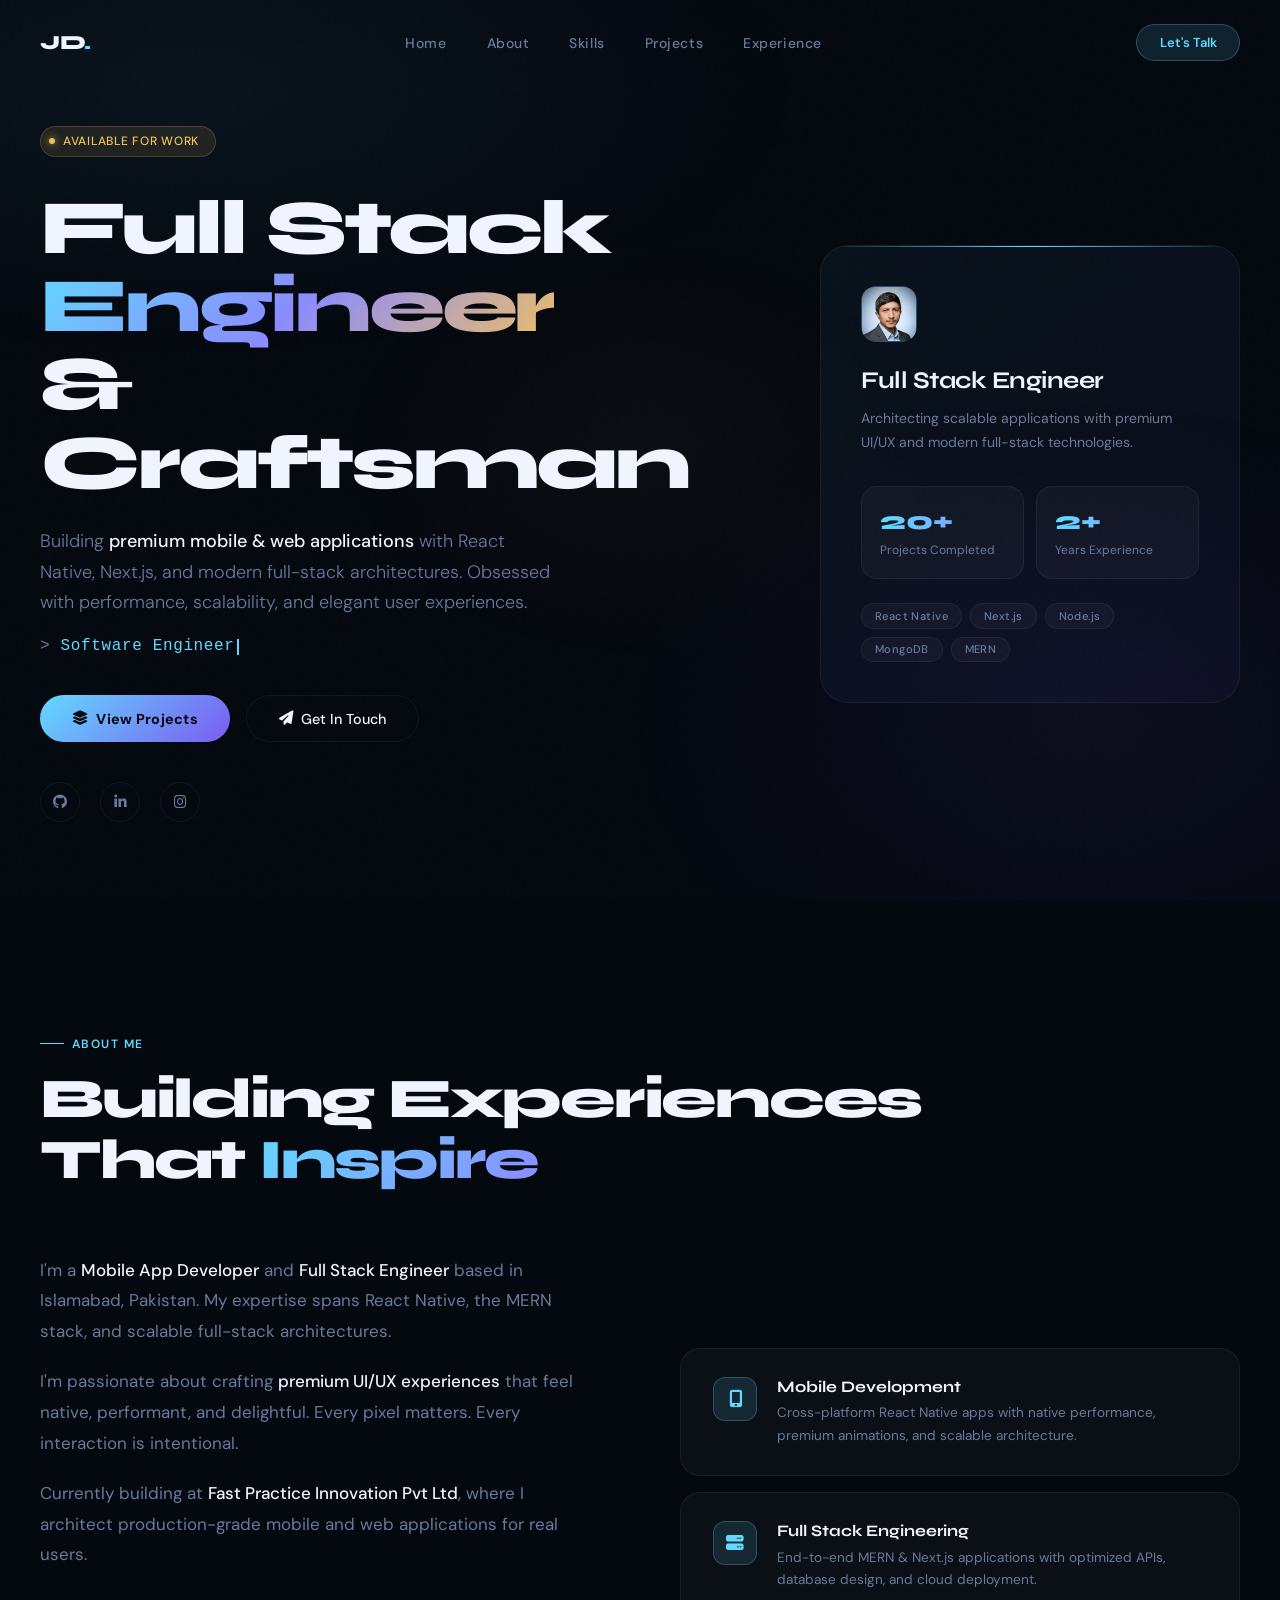
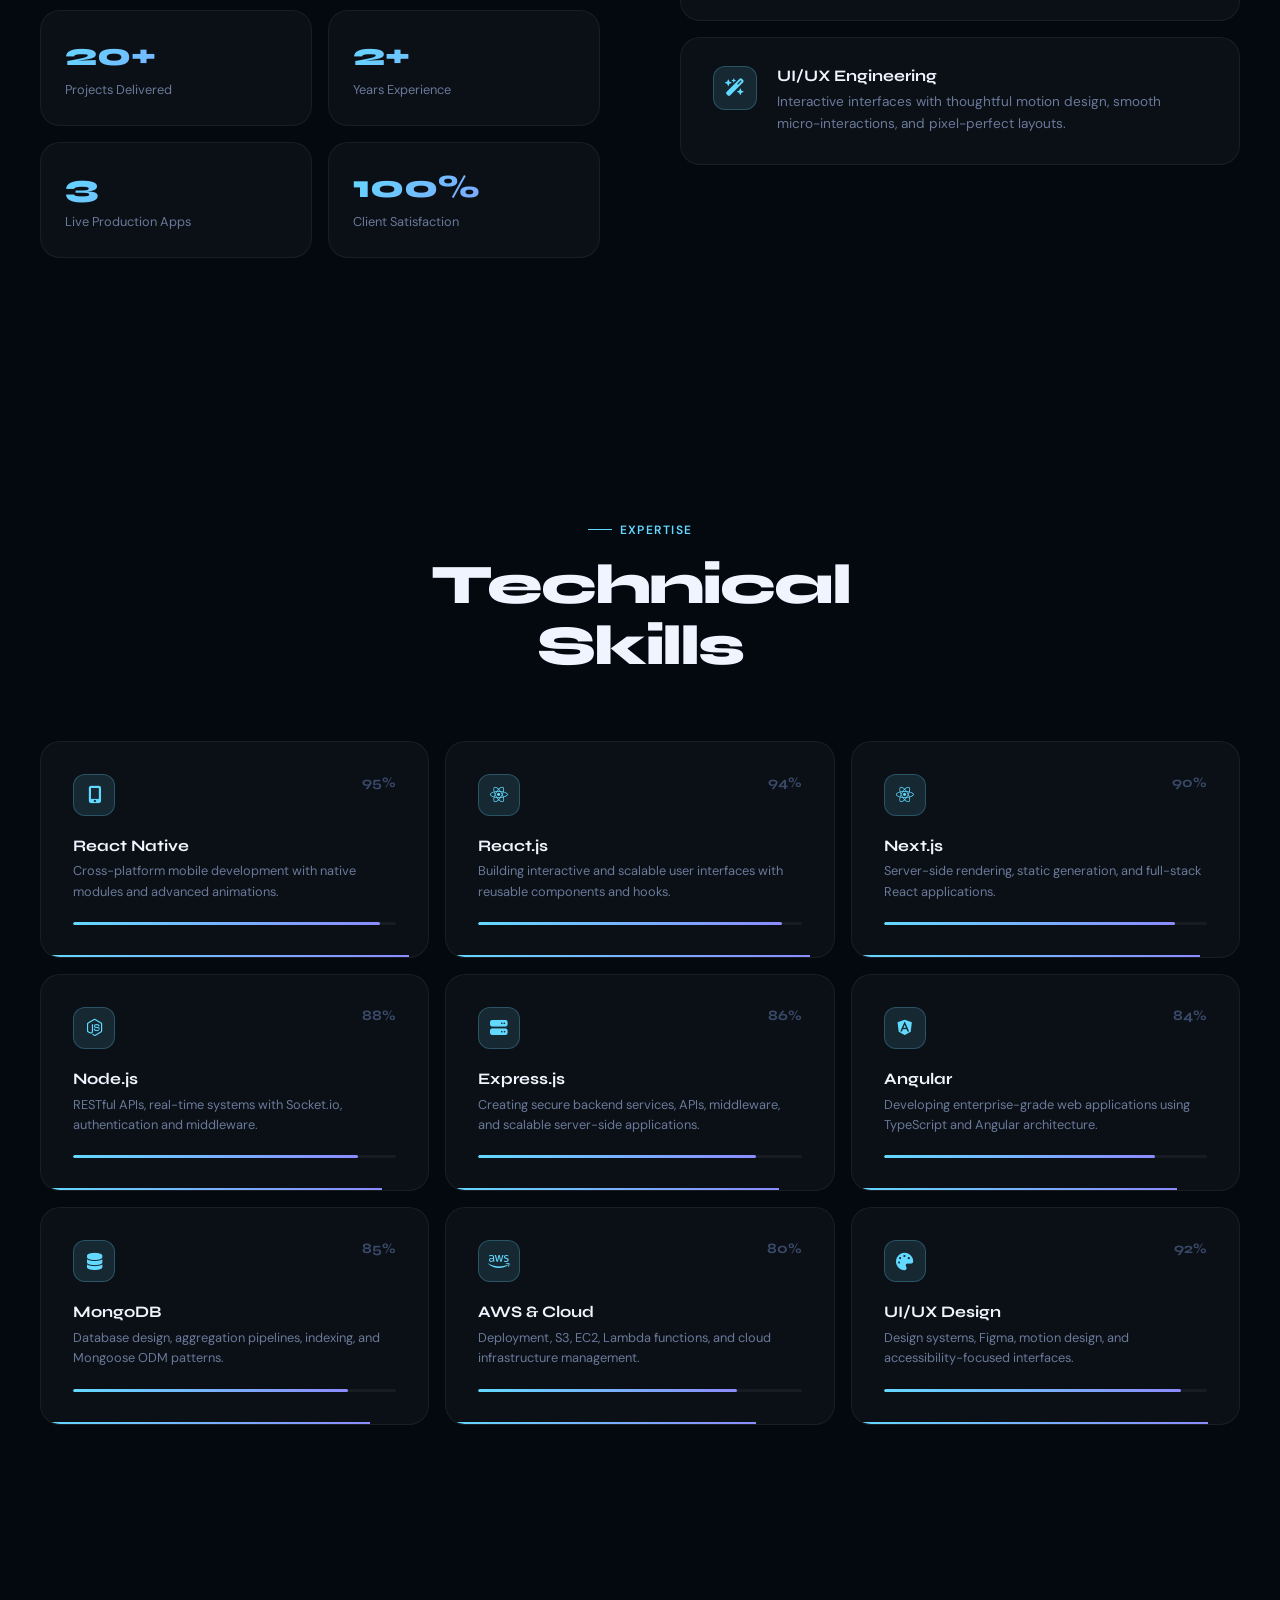
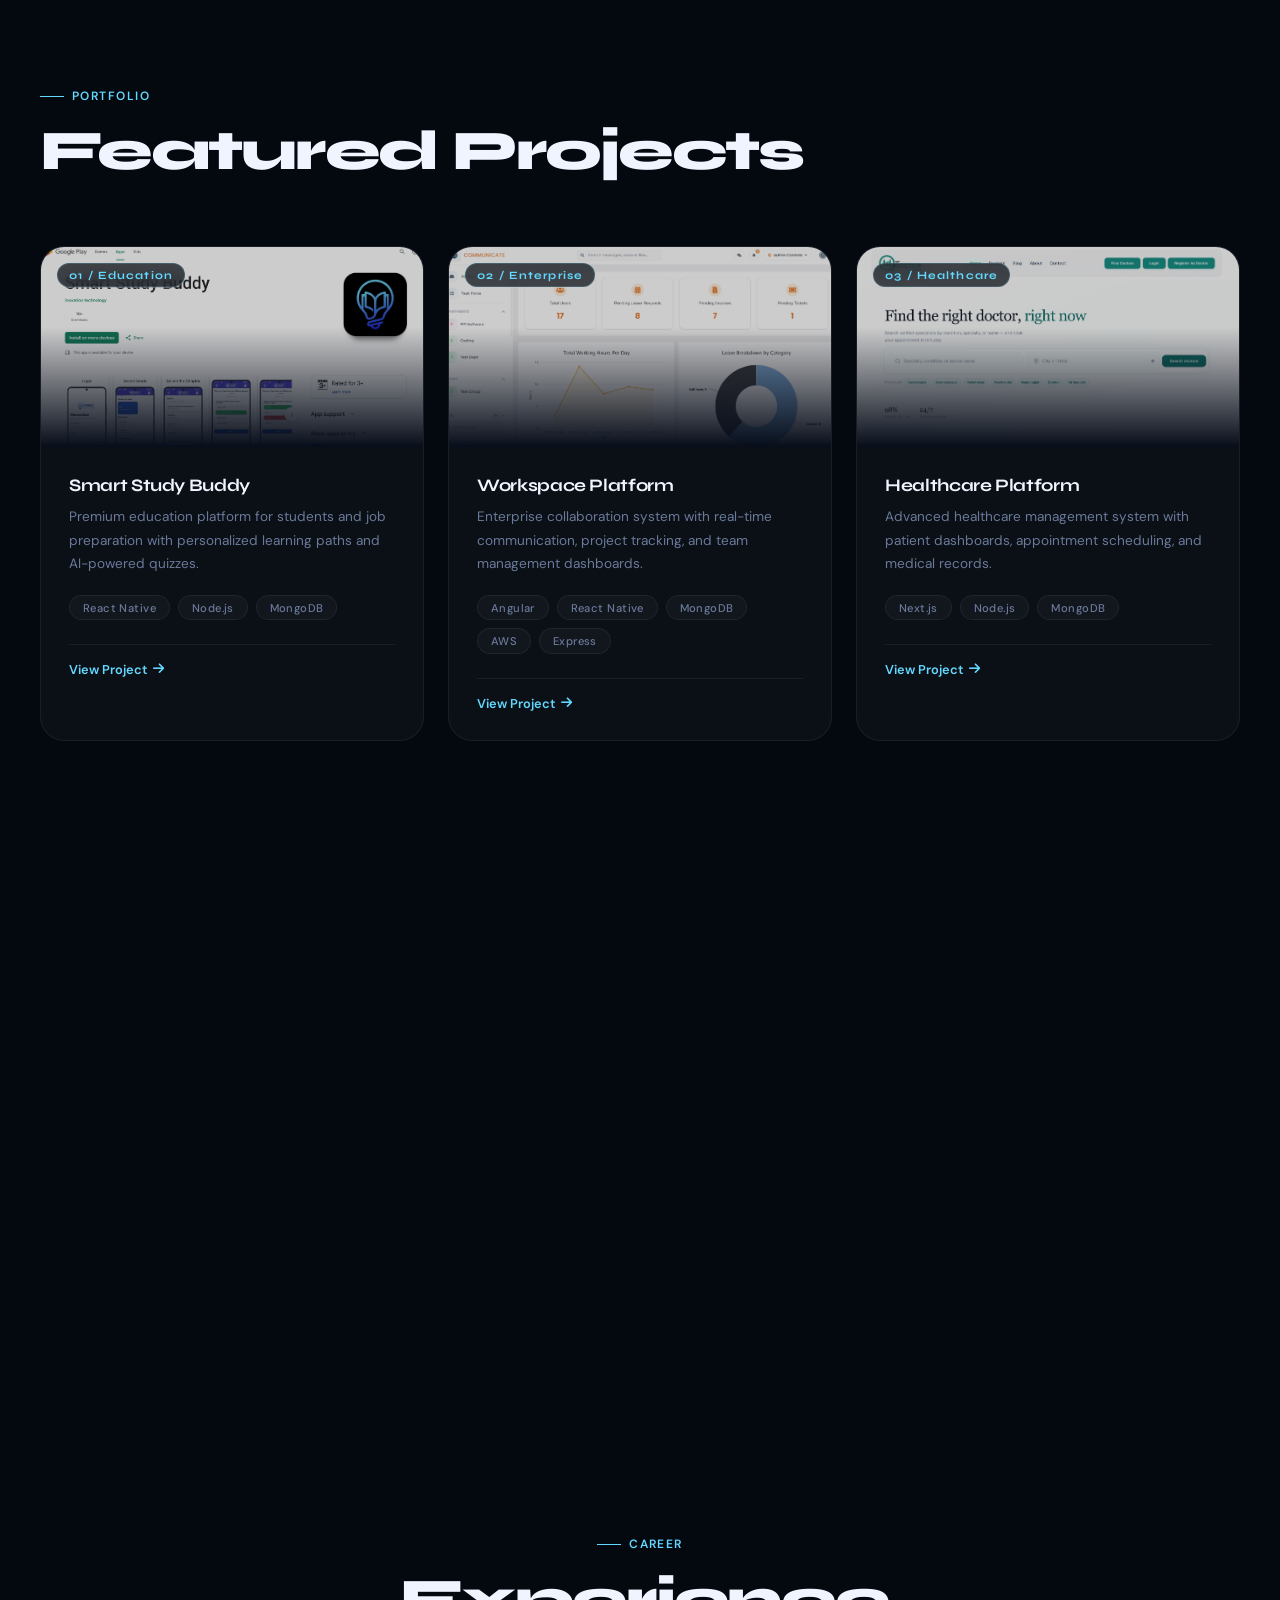
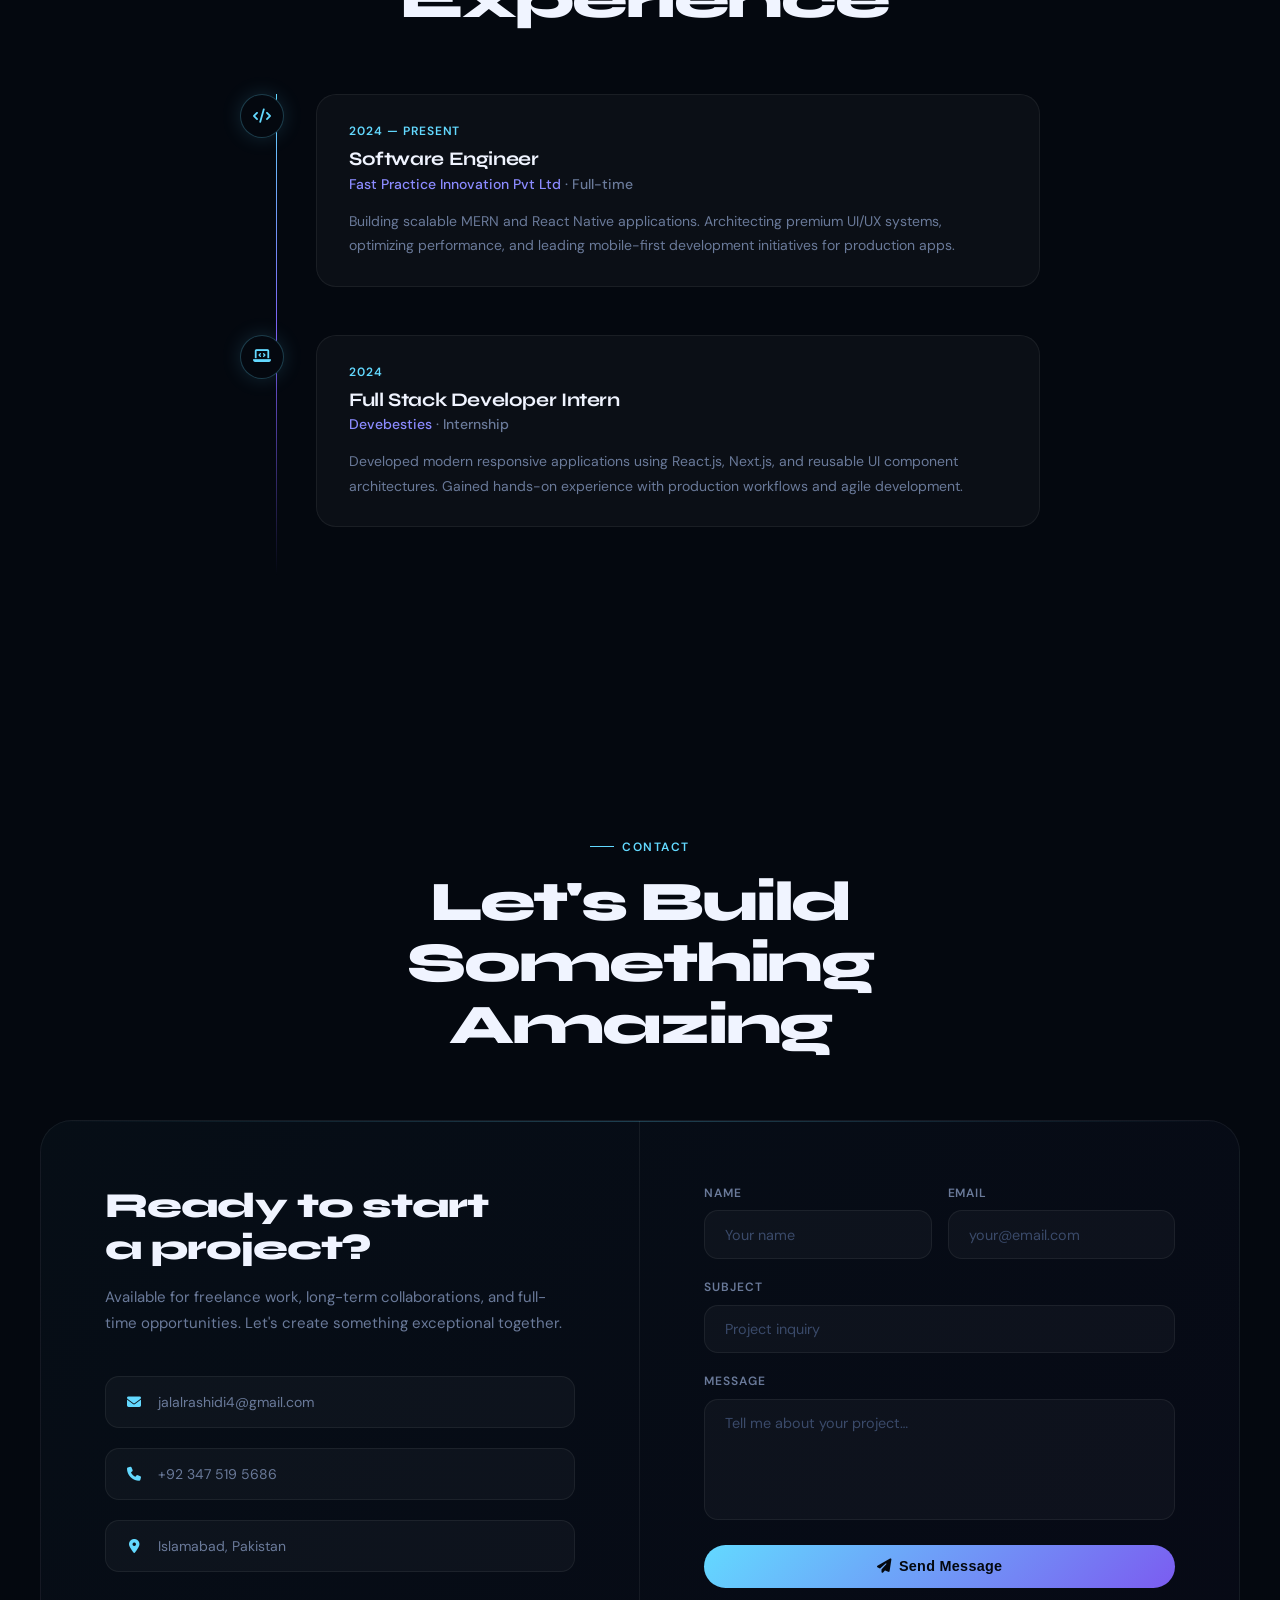
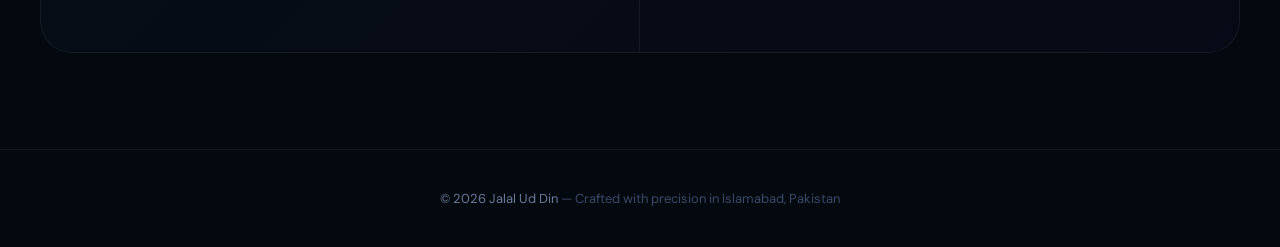
==== commit db6745f0: "updated" ====
--- a/jalal.html
+++ b/jalal.html
@@ -808,7 +808,7 @@
     <div>
       <div class="hero-card">
         <div class="hero-card-icon">
-            <img src="/image/profile.jpg" alt="Profile Picture" style="width:100%; height:100%; object-fit:cover; border-radius:12px;">
+            <img src="image/profile.jpg" alt="Profile Picture" style="width:100%; height:100%; object-fit:cover; border-radius:12px;">
         </div>
         <h3>Full Stack Engineer</h3>
         <p>Architecting scalable applications with premium UI/UX and modern full-stack technologies.</p>
@@ -897,62 +897,97 @@
       <div class="section-label">Expertise</div>
       <h2 class="section-title">Technical Skills</h2>
     </div>
-    <div class="skills-grid">
-      <div class="skill-card reveal reveal-delay-1" style="--pct:95%">
-        <div class="skill-header">
-          <div class="skill-icon"><i class="fas fa-mobile-alt"></i></div>
-          <span class="skill-pct">95%</span>
-        </div>
-        <h3>React Native</h3>
-        <p>Cross-platform mobile development with native modules and advanced animations.</p>
-        <div class="skill-bar"><div class="skill-fill" data-width="95%"></div></div>
-      </div>
-      <div class="skill-card reveal reveal-delay-2" style="--pct:90%">
-        <div class="skill-header">
-          <div class="skill-icon"><i class="fab fa-react"></i></div>
-          <span class="skill-pct">90%</span>
-        </div>
-        <h3>Next.js</h3>
-        <p>Server-side rendering, static generation, and full-stack React applications.</p>
-        <div class="skill-bar"><div class="skill-fill" data-width="90%"></div></div>
-      </div>
-      <div class="skill-card reveal reveal-delay-3" style="--pct:88%">
-        <div class="skill-header">
-          <div class="skill-icon"><i class="fab fa-node-js"></i></div>
-          <span class="skill-pct">88%</span>
-        </div>
-        <h3>Node.js</h3>
-        <p>RESTful APIs, real-time systems with Socket.io, authentication and middleware.</p>
-        <div class="skill-bar"><div class="skill-fill" data-width="88%"></div></div>
-      </div>
-      <div class="skill-card reveal reveal-delay-1" style="--pct:85%">
-        <div class="skill-header">
-          <div class="skill-icon"><i class="fas fa-database"></i></div>
-          <span class="skill-pct">85%</span>
-        </div>
-        <h3>MongoDB</h3>
-        <p>Database design, aggregation pipelines, indexing, and Mongoose ODM patterns.</p>
-        <div class="skill-bar"><div class="skill-fill" data-width="85%"></div></div>
-      </div>
-      <div class="skill-card reveal reveal-delay-2" style="--pct:80%">
-        <div class="skill-header">
-          <div class="skill-icon"><i class="fab fa-aws"></i></div>
-          <span class="skill-pct">80%</span>
-        </div>
-        <h3>AWS & Cloud</h3>
-        <p>Deployment, S3, EC2, Lambda functions, and cloud infrastructure management.</p>
-        <div class="skill-bar"><div class="skill-fill" data-width="80%"></div></div>
-      </div>
-      <div class="skill-card reveal reveal-delay-3" style="--pct:92%">
-        <div class="skill-header">
-          <div class="skill-icon"><i class="fas fa-palette"></i></div>
-          <span class="skill-pct">92%</span>
-        </div>
-        <h3>UI/UX Design</h3>
-        <p>Design systems, Figma, motion design, and accessibility-focused interfaces.</p>
-        <div class="skill-bar"><div class="skill-fill" data-width="92%"></div></div>
-      </div>
-    </div>
+<div class="skills-grid">
+  <div class="skill-card reveal reveal-delay-1" style="--pct:95%">
+    <div class="skill-header">
+      <div class="skill-icon"><i class="fas fa-mobile-alt"></i></div>
+      <span class="skill-pct">95%</span>
+    </div>
+    <h3>React Native</h3>
+    <p>Cross-platform mobile development with native modules and advanced animations.</p>
+    <div class="skill-bar"><div class="skill-fill" data-width="95%"></div></div>
+  </div>
+
+  <div class="skill-card reveal reveal-delay-2" style="--pct:94%">
+    <div class="skill-header">
+      <div class="skill-icon"><i class="fab fa-react"></i></div>
+      <span class="skill-pct">94%</span>
+    </div>
+    <h3>React.js</h3>
+    <p>Building interactive and scalable user interfaces with reusable components and hooks.</p>
+    <div class="skill-bar"><div class="skill-fill" data-width="94%"></div></div>
+  </div>
+
+  <div class="skill-card reveal reveal-delay-3" style="--pct:90%">
+    <div class="skill-header">
+      <div class="skill-icon"><i class="fab fa-react"></i></div>
+      <span class="skill-pct">90%</span>
+    </div>
+    <h3>Next.js</h3>
+    <p>Server-side rendering, static generation, and full-stack React applications.</p>
+    <div class="skill-bar"><div class="skill-fill" data-width="90%"></div></div>
+  </div>
+
+  <div class="skill-card reveal reveal-delay-1" style="--pct:88%">
+    <div class="skill-header">
+      <div class="skill-icon"><i class="fab fa-node-js"></i></div>
+      <span class="skill-pct">88%</span>
+    </div>
+    <h3>Node.js</h3>
+    <p>RESTful APIs, real-time systems with Socket.io, authentication and middleware.</p>
+    <div class="skill-bar"><div class="skill-fill" data-width="88%"></div></div>
+  </div>
+
+  <div class="skill-card reveal reveal-delay-2" style="--pct:86%">
+    <div class="skill-header">
+      <div class="skill-icon"><i class="fas fa-server"></i></div>
+      <span class="skill-pct">86%</span>
+    </div>
+    <h3>Express.js</h3>
+    <p>Creating secure backend services, APIs, middleware, and scalable server-side applications.</p>
+    <div class="skill-bar"><div class="skill-fill" data-width="86%"></div></div>
+  </div>
+
+  <div class="skill-card reveal reveal-delay-3" style="--pct:84%">
+    <div class="skill-header">
+      <div class="skill-icon"><i class="fab fa-angular"></i></div>
+      <span class="skill-pct">84%</span>
+    </div>
+    <h3>Angular</h3>
+    <p>Developing enterprise-grade web applications using TypeScript and Angular architecture.</p>
+    <div class="skill-bar"><div class="skill-fill" data-width="84%"></div></div>
+  </div>
+
+  <div class="skill-card reveal reveal-delay-1" style="--pct:85%">
+    <div class="skill-header">
+      <div class="skill-icon"><i class="fas fa-database"></i></div>
+      <span class="skill-pct">85%</span>
+    </div>
+    <h3>MongoDB</h3>
+    <p>Database design, aggregation pipelines, indexing, and Mongoose ODM patterns.</p>
+    <div class="skill-bar"><div class="skill-fill" data-width="85%"></div></div>
+  </div>
+
+  <div class="skill-card reveal reveal-delay-2" style="--pct:80%">
+    <div class="skill-header">
+      <div class="skill-icon"><i class="fab fa-aws"></i></div>
+      <span class="skill-pct">80%</span>
+    </div>
+    <h3>AWS & Cloud</h3>
+    <p>Deployment, S3, EC2, Lambda functions, and cloud infrastructure management.</p>
+    <div class="skill-bar"><div class="skill-fill" data-width="80%"></div></div>
+  </div>
+
+  <div class="skill-card reveal reveal-delay-3" style="--pct:92%">
+    <div class="skill-header">
+      <div class="skill-icon"><i class="fas fa-palette"></i></div>
+      <span class="skill-pct">92%</span>
+    </div>
+    <h3>UI/UX Design</h3>
+    <p>Design systems, Figma, motion design, and accessibility-focused interfaces.</p>
+    <div class="skill-bar"><div class="skill-fill" data-width="92%"></div></div>
+  </div>
+</div>
   </div>
 </section>
 
@@ -1012,7 +1047,7 @@
 
       <div class="project-card reveal reveal-delay-3">
         <div class="project-img">
-          <img src="/image/4.png" alt="Healthcare Platform" loading="lazy" />
+          <img src="image/4.png" alt="Healthcare Platform" loading="lazy" />
           <div class="project-img-overlay"></div>
           <div class="project-num">03 / Healthcare</div>
         </div>
@@ -1032,7 +1067,7 @@
       </div>
       <div class="project-card reveal reveal-delay-3">
         <div class="project-img">
-          <img src="/image/3.png" alt="Skardu Explorers" loading="lazy" />
+          <img src="image/3.png" alt="Skardu Explorers" loading="lazy" />
           <div class="project-img-overlay"></div>
           <div class="project-num">04 / Tourism</div>
         </div>
@@ -1052,7 +1087,7 @@
       </div>
       <div class="project-card reveal reveal-delay-3">
         <div class="project-img">
-          <img src="/image/5.jpeg" alt="Skardu Explorers" loading="lazy" />
+          <img src="image/5.jpeg" alt="Skardu Explorers" loading="lazy" />
           <div class="project-img-overlay"></div>
           <div class="project-num">05 / Communication</div>
         </div>
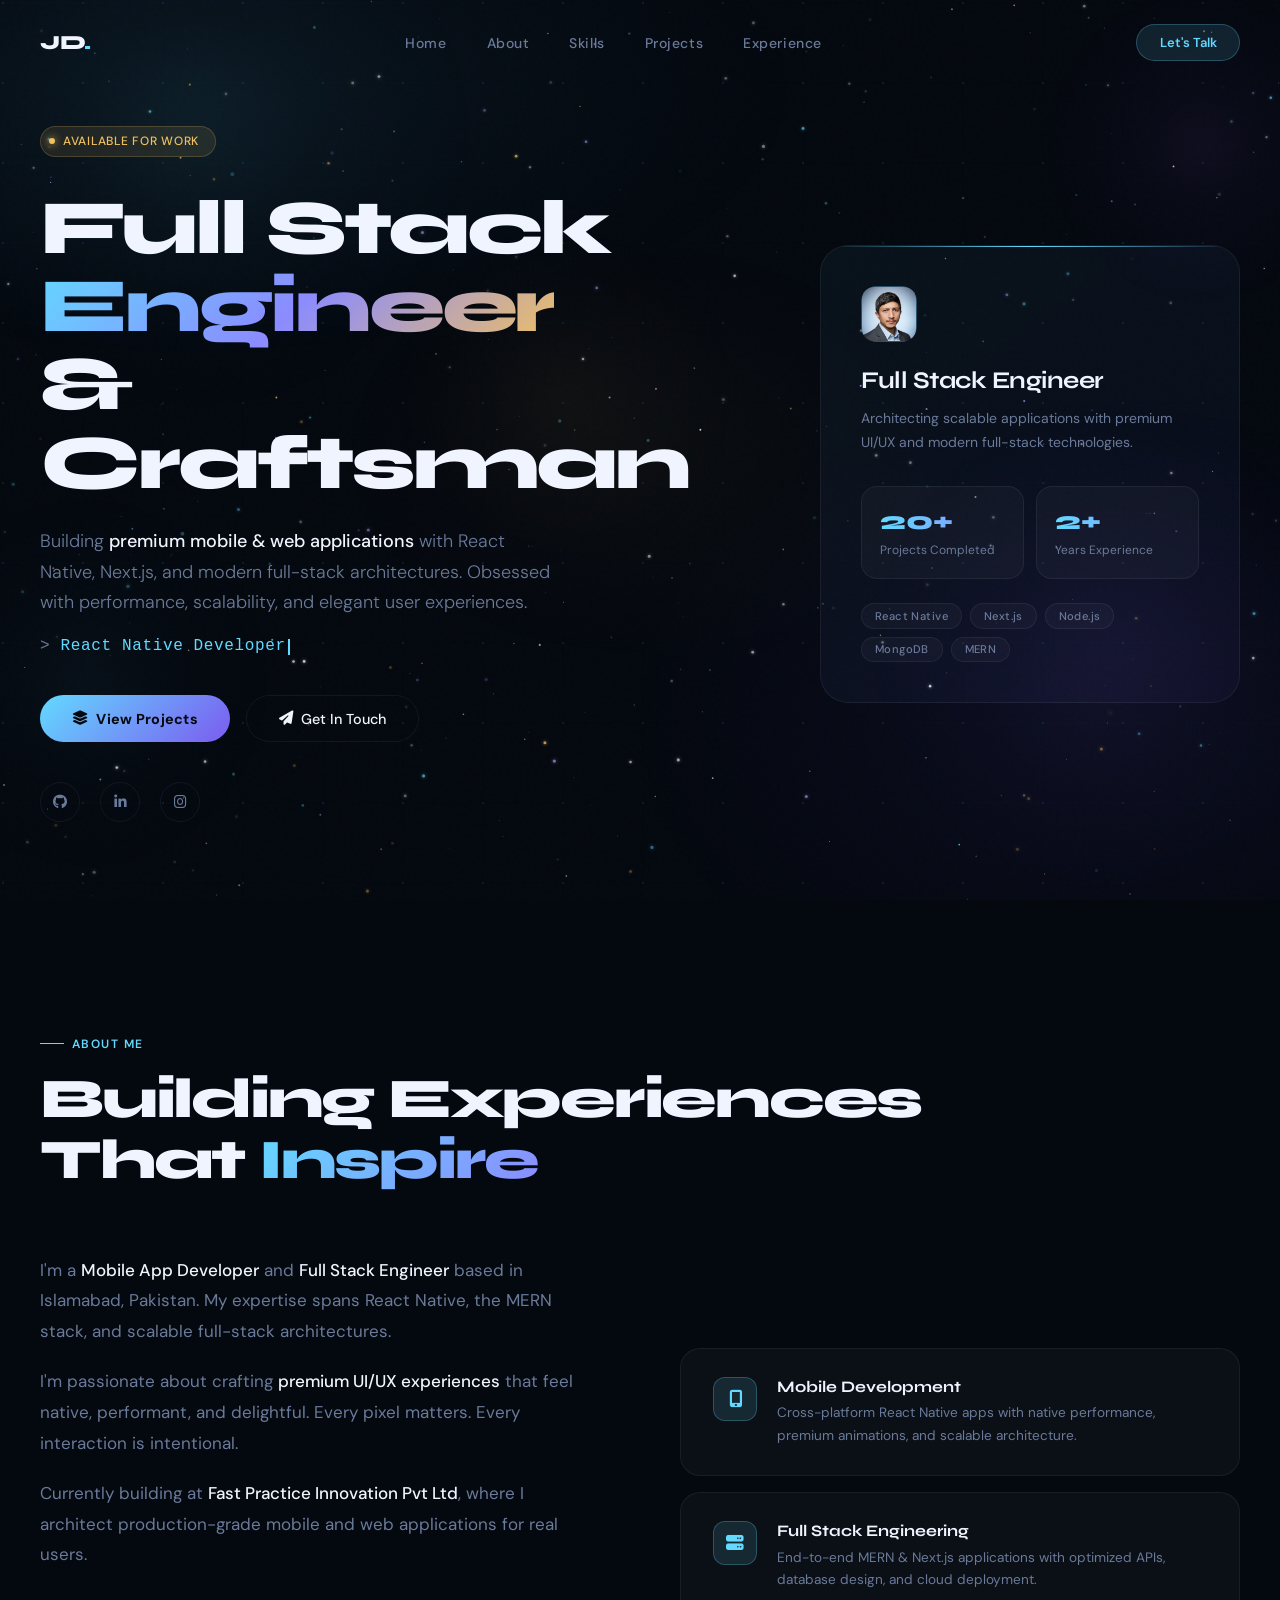
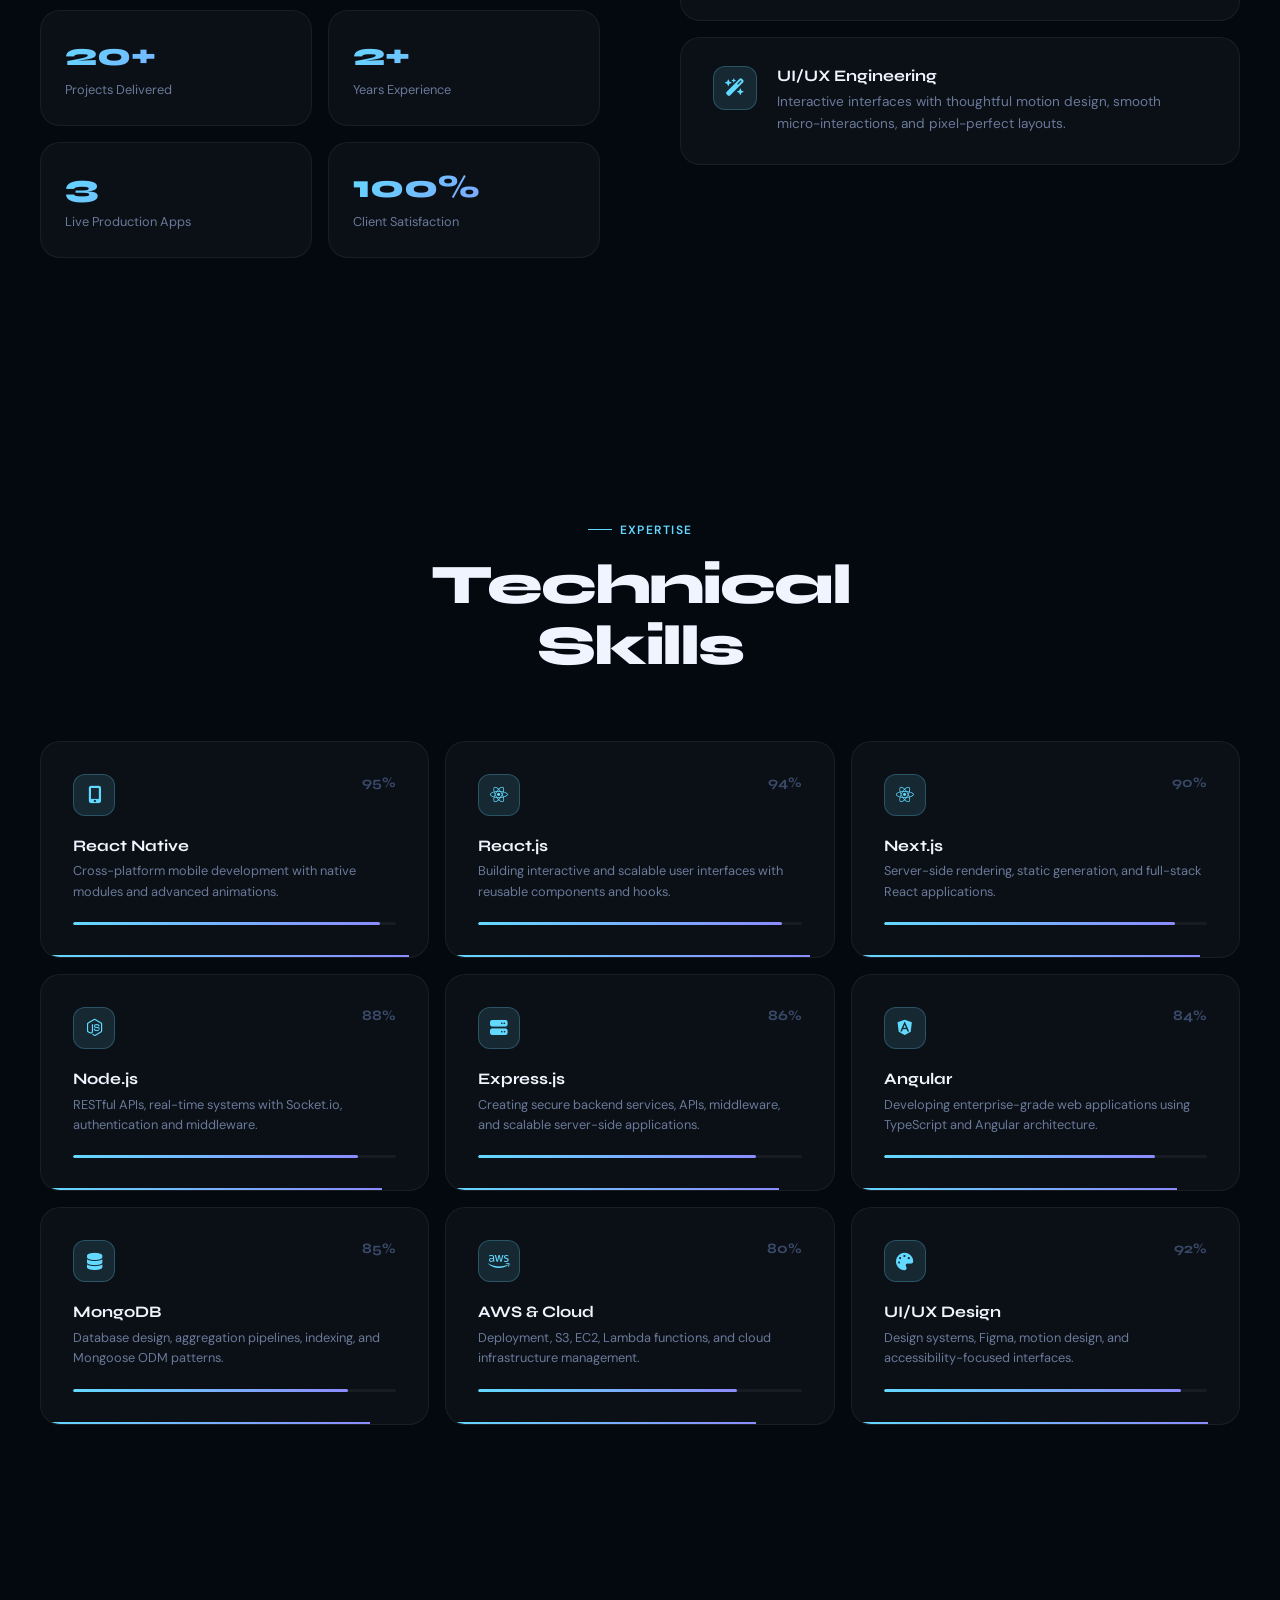
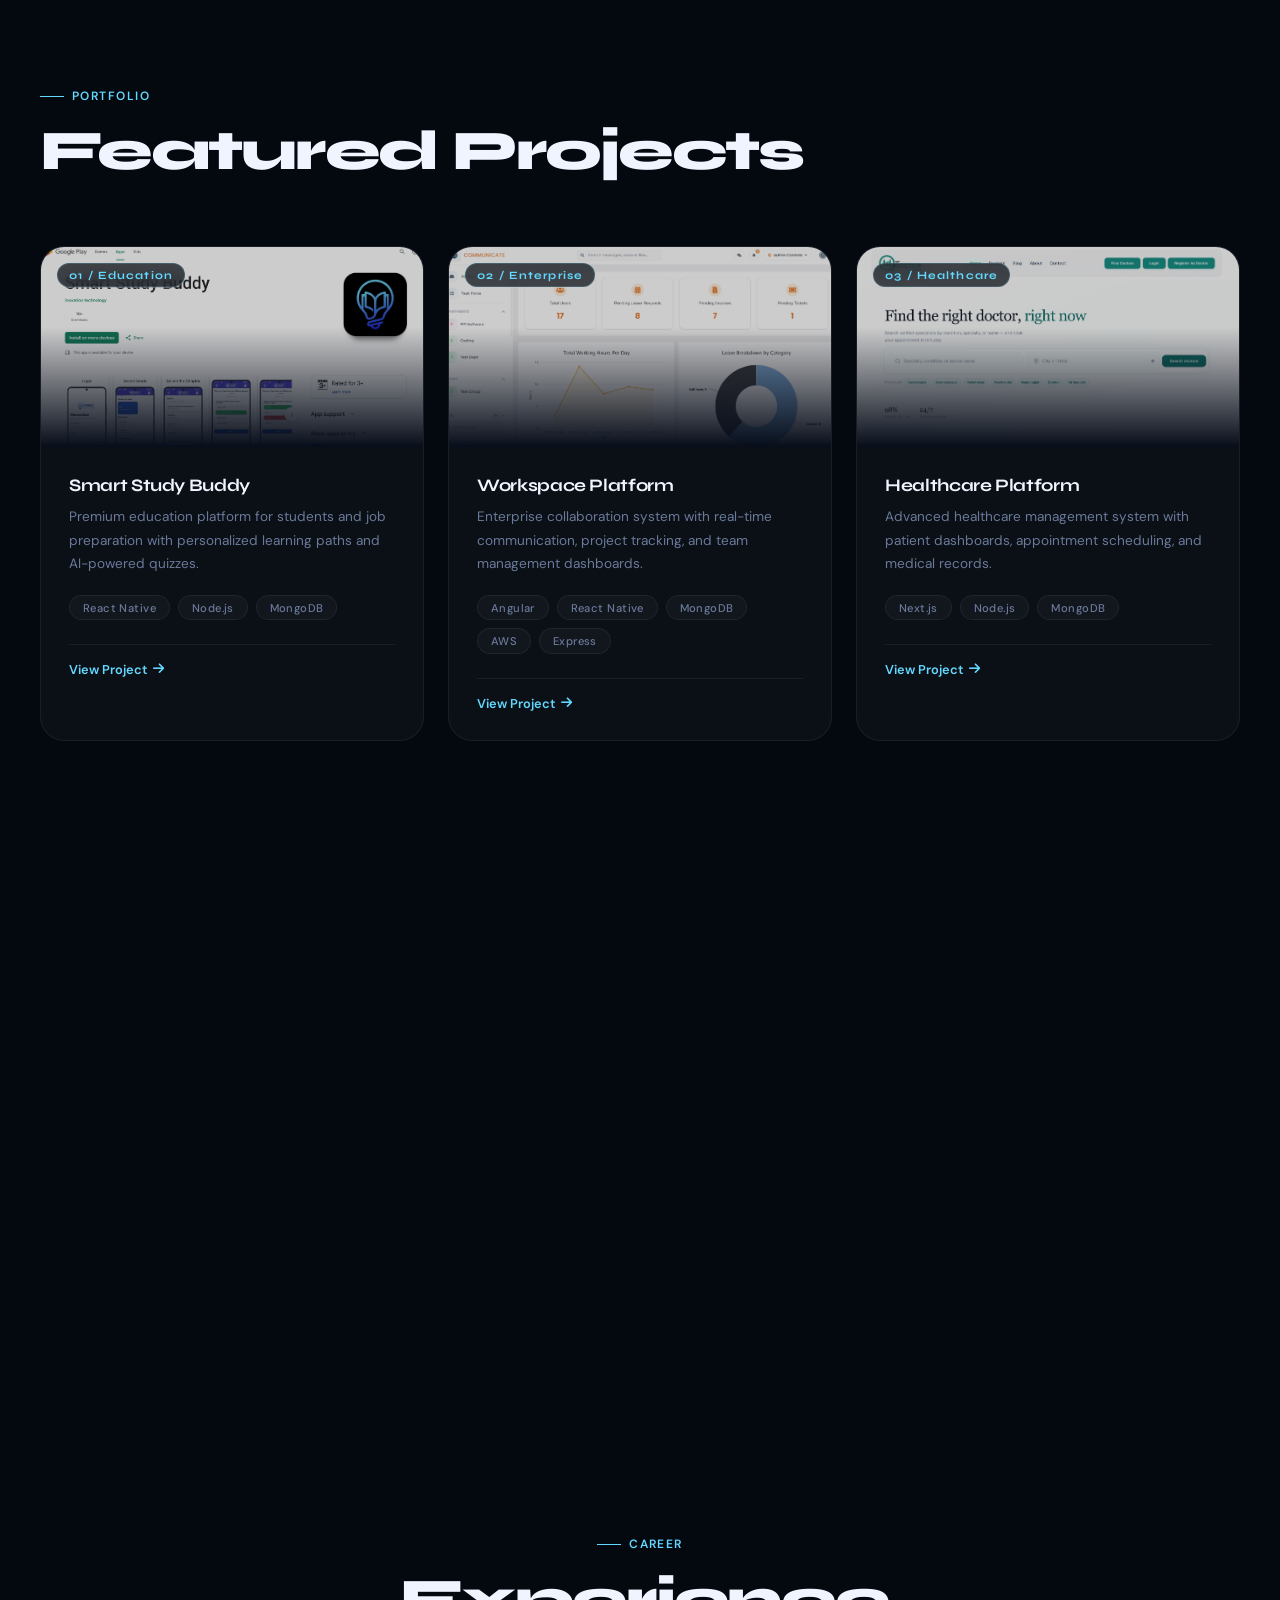
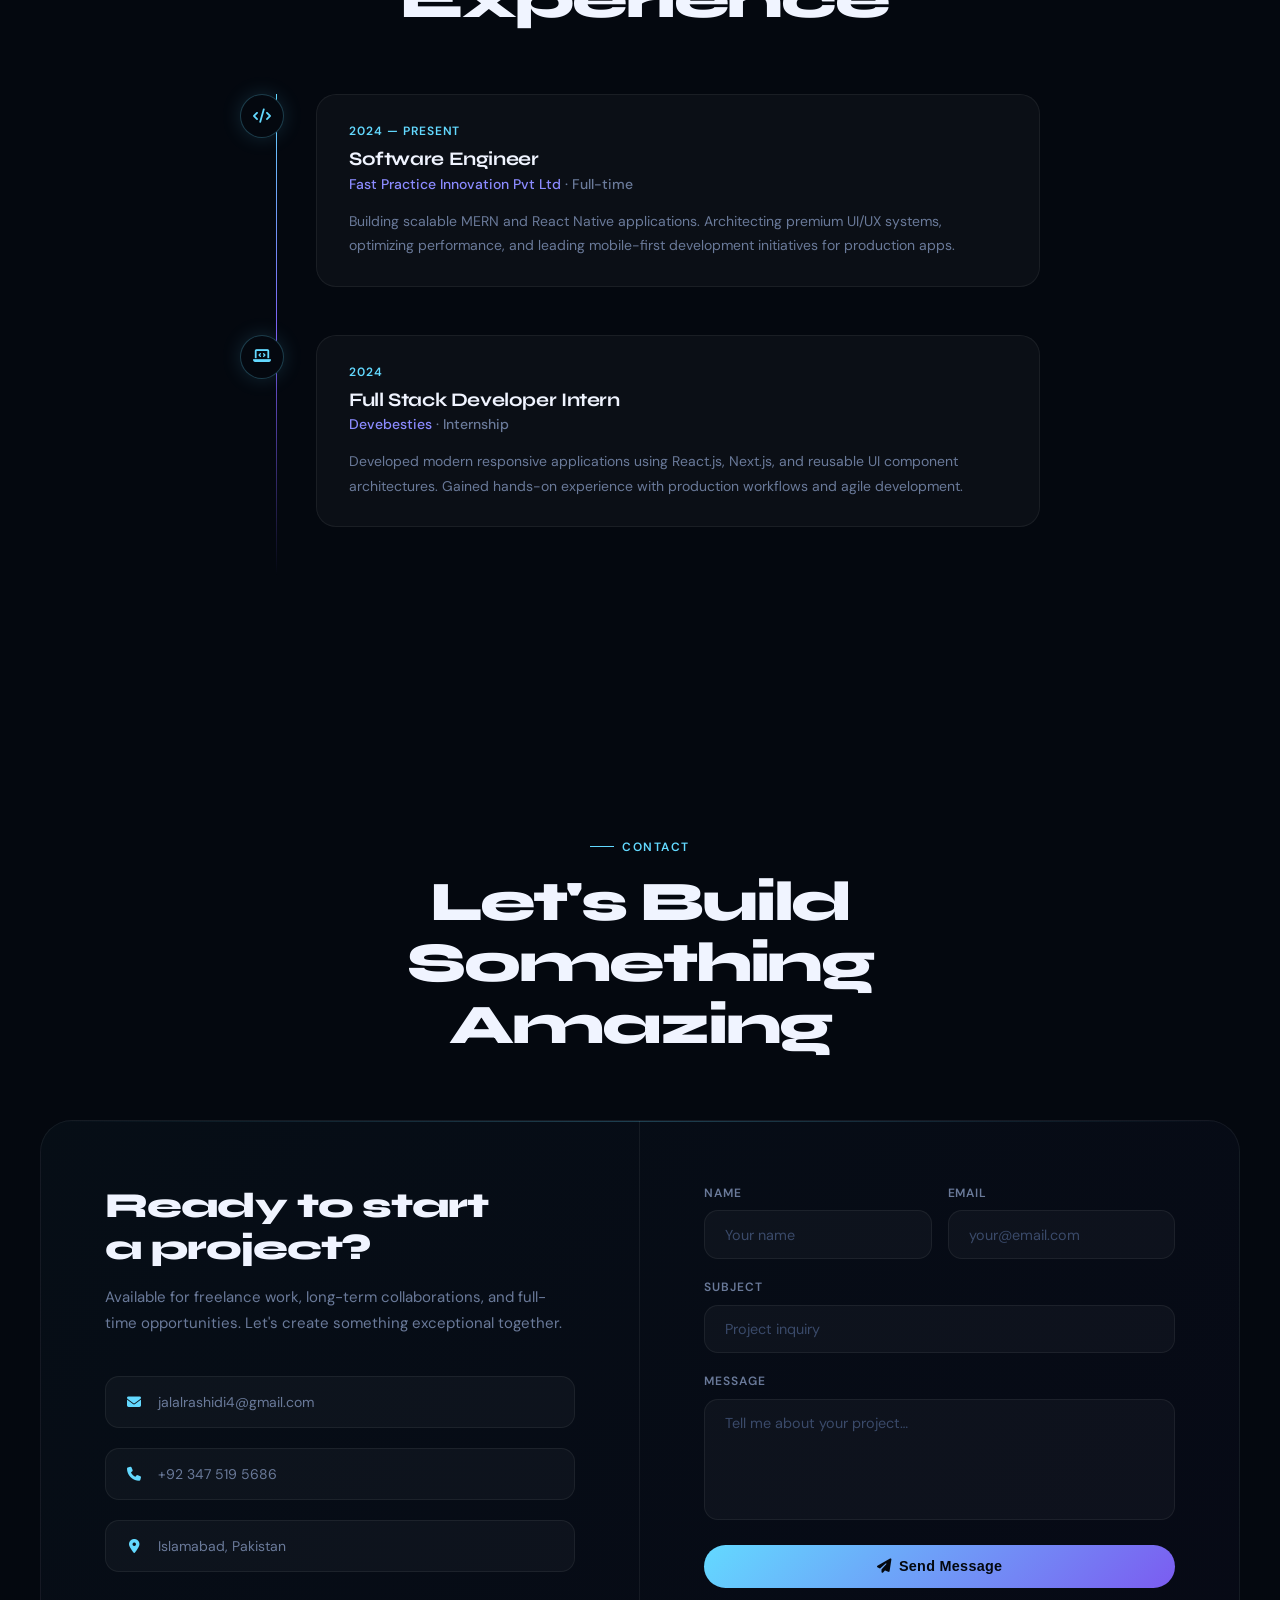
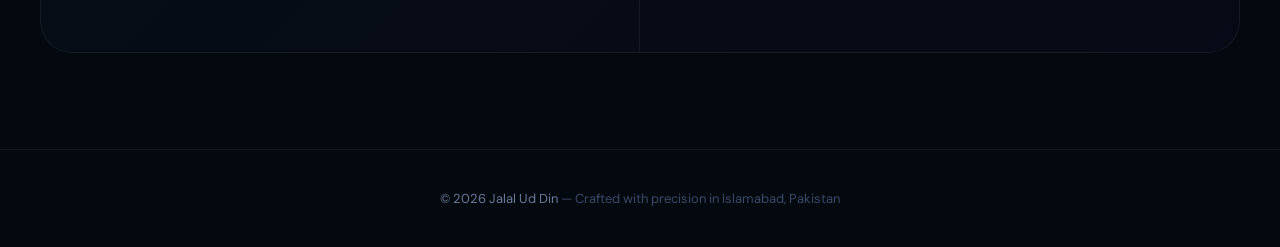
==== commit 1dd2a2ae: "updated" ====
--- a/jalal.html
+++ b/jalal.html
@@ -737,6 +737,8 @@
 
 <!-- Aura -->
 <div class="aura"></div>
+<!-- Background Canvas -->
+<canvas id="bg-canvas" style="position:fixed;inset:0;z-index:0;pointer-events:none;opacity:1;"></canvas>
 
 <!-- ══ NAVBAR ══ -->
 <nav id="navbar">
@@ -1237,7 +1239,7 @@
   });
 
   /* ── TYPED ── */
-  const strings = ['Software Engineer','React Native Developer', 'MERN Stack Engineer', 'Next.js Developer', 'UI/UX Enthusiast'];
+  const strings = ['React Native Developer', 'MERN Stack Engineer', 'Next.js Developer', 'UI/UX Enthusiast'];
   let si = 0, ci = 0, deleting = false;
   const el = document.getElementById('typed-text');
   function type() {
@@ -1265,6 +1267,286 @@
 
   /* skills initially hidden bar */
   document.querySelectorAll('.skill-fill').forEach(b => b.style.width = '0');
+
+  /* ══════════════════════════════════════════
+     PREMIUM BACKGROUND CANVAS ANIMATION
+     - Starfield with parallax depth layers
+     - Shooting stars / meteors
+     - Floating glowing orbs (aurora blobs)
+     - Drifting grid lines
+     - Nebula fog patches
+  ══════════════════════════════════════════ */
+  (function() {
+    const canvas = document.getElementById('bg-canvas');
+    const ctx = canvas.getContext('2d');
+    let W, H, dpr;
+
+    function resize() {
+      dpr = window.devicePixelRatio || 1;
+      W = canvas.width = window.innerWidth * dpr;
+      H = canvas.height = window.innerHeight * dpr;
+      canvas.style.width = window.innerWidth + 'px';
+      canvas.style.height = window.innerHeight + 'px';
+      ctx.scale(dpr, dpr);
+      initStars();
+    }
+
+    const vW = () => W / dpr;
+    const vH = () => H / dpr;
+
+    /* ── STARS ── */
+    let stars = [];
+    function initStars() {
+      stars = [];
+      const count = Math.floor((vW() * vH()) / 3000);
+      for (let i = 0; i < count; i++) {
+        stars.push({
+          x: Math.random() * vW(),
+          y: Math.random() * vH(),
+          r: Math.random() * 1.4 + 0.2,
+          alpha: Math.random() * 0.7 + 0.1,
+          speed: Math.random() * 0.012 + 0.003,
+          twinkleSpeed: Math.random() * 0.008 + 0.003,
+          twinklePhase: Math.random() * Math.PI * 2,
+          layer: Math.floor(Math.random() * 3),
+          color: ['#63d9ff','#ffffff','#b8a0ff','#f0c060','#ffffff'][Math.floor(Math.random()*5)]
+        });
+      }
+    }
+
+    /* ── SHOOTING STARS ── */
+    let meteors = [];
+    function spawnMeteor() {
+      const angle = Math.PI / 4 + (Math.random() - 0.5) * 0.4;
+      const speed = 6 + Math.random() * 8;
+      meteors.push({
+        x: Math.random() * vW() * 0.7,
+        y: Math.random() * vH() * 0.4,
+        vx: Math.cos(angle) * speed,
+        vy: Math.sin(angle) * speed,
+        life: 1,
+        decay: 0.012 + Math.random() * 0.01,
+        len: 80 + Math.random() * 120,
+        width: 1 + Math.random() * 1.5,
+        color: ['#63d9ff','#ffffff','#b8a0ff'][Math.floor(Math.random()*3)]
+      });
+    }
+    setInterval(spawnMeteor, 2200 + Math.random() * 1800);
+    setTimeout(spawnMeteor, 800);
+
+    /* ── AURORA ORBS ── */
+    const orbs = [
+      { x: 0.15, y: 0.1,  r: 0.32, color: [99,217,255],  speed: 0.00015, phase: 0,    drift: 0.00008 },
+      { x: 0.82, y: 0.75, r: 0.28, color: [123,92,240],  speed: 0.00018, phase: 2.1,  drift: 0.00010 },
+      { x: 0.5,  y: 0.45, r: 0.20, color: [240,192,96],  speed: 0.00012, phase: 4.5,  drift: 0.00006 },
+      { x: 0.88, y: 0.15, r: 0.18, color: [180,100,255], speed: 0.00020, phase: 1.3,  drift: 0.00009 },
+      { x: 0.1,  y: 0.8,  r: 0.22, color: [99,217,255],  speed: 0.00014, phase: 3.7,  drift: 0.00007 },
+    ];
+
+    /* ── GRID ── */
+    const grid = {
+      size: 80,
+      alpha: 0.028,
+      drift: 0,
+      speed: 0.06
+    };
+
+    /* ── CONSTELLATION LINES ── */
+    let nodes = [];
+    function initNodes() {
+      nodes = [];
+      const count = 18;
+      for (let i = 0; i < count; i++) {
+        nodes.push({
+          x: Math.random() * vW(),
+          y: Math.random() * vH(),
+          vx: (Math.random() - 0.5) * 0.18,
+          vy: (Math.random() - 0.5) * 0.18,
+          r: 1.2 + Math.random() * 0.8,
+          alpha: 0.3 + Math.random() * 0.4
+        });
+      }
+    }
+    initNodes();
+
+    /* ── NEBULA PATCHES ── */
+    const nebulas = [
+      { x: 0.25, y: 0.3,  rx: 0.18, ry: 0.10, color: [99,217,255],  alpha: 0.025, phase: 0 },
+      { x: 0.75, y: 0.6,  rx: 0.15, ry: 0.12, color: [123,92,240],  alpha: 0.03,  phase: 2 },
+      { x: 0.55, y: 0.85, rx: 0.12, ry: 0.08, color: [240,192,96],  alpha: 0.018, phase: 4 },
+    ];
+
+    let t = 0;
+    let scrollY = 0;
+    window.addEventListener('scroll', () => { scrollY = window.scrollY; }, { passive: true });
+
+    function draw() {
+      t += 0.008;
+      grid.drift = (grid.drift + grid.speed) % grid.size;
+      const w = vW(), h = vH();
+
+      ctx.clearRect(0, 0, w, h);
+
+      /* ── Draw Nebula fog ── */
+      nebulas.forEach(n => {
+        const pulse = Math.sin(t * 0.4 + n.phase) * 0.008;
+        const gx = n.x * w, gy = n.y * h;
+        const rx = n.rx * w, ry = n.ry * h;
+        const grad = ctx.createRadialGradient(gx, gy, 0, gx, gy, rx);
+        const a = n.alpha + pulse;
+        grad.addColorStop(0, `rgba(${n.color},${a})`);
+        grad.addColorStop(0.5, `rgba(${n.color},${a * 0.4})`);
+        grad.addColorStop(1, `rgba(${n.color},0)`);
+        ctx.save();
+        ctx.scale(1, ry / rx);
+        ctx.beginPath();
+        ctx.arc(gx, gy * (rx / ry), rx, 0, Math.PI * 2);
+        ctx.fillStyle = grad;
+        ctx.fill();
+        ctx.restore();
+      });
+
+      /* ── Draw Aurora Orbs ── */
+      orbs.forEach((orb, i) => {
+        const px = orb.x + Math.sin(t * orb.speed * 1000 + orb.phase) * 0.06;
+        const py = orb.y + Math.cos(t * orb.drift * 1000 + orb.phase) * 0.05;
+        const scrollShift = (scrollY * 0.04 * (i % 2 === 0 ? 1 : -1)) / h;
+        const gx = px * w, gy = (py + scrollShift) * h;
+        const radius = orb.r * Math.min(w, h);
+        const grad = ctx.createRadialGradient(gx, gy, 0, gx, gy, radius);
+        const pulse = 0.05 + Math.sin(t * 0.6 + orb.phase) * 0.015;
+        grad.addColorStop(0, `rgba(${orb.color},${pulse})`);
+        grad.addColorStop(0.4, `rgba(${orb.color},${pulse * 0.4})`);
+        grad.addColorStop(1, `rgba(${orb.color},0)`);
+        ctx.beginPath();
+        ctx.arc(gx, gy, radius, 0, Math.PI * 2);
+        ctx.fillStyle = grad;
+        ctx.fill();
+      });
+
+      /* ── Draw Grid ── */
+      ctx.strokeStyle = `rgba(99,217,255,${grid.alpha})`;
+      ctx.lineWidth = 0.5;
+      const offsetX = grid.drift;
+      const offsetY = grid.drift;
+      ctx.beginPath();
+      for (let x = offsetX; x < w; x += grid.size) {
+        ctx.moveTo(x, 0); ctx.lineTo(x, h);
+      }
+      for (let y = offsetY; y < h; y += grid.size) {
+        ctx.moveTo(0, y); ctx.lineTo(w, y);
+      }
+      ctx.stroke();
+
+      /* Grid intersection dots */
+      ctx.fillStyle = `rgba(99,217,255,0.12)`;
+      for (let x = offsetX; x < w; x += grid.size) {
+        for (let y = offsetY; y < h; y += grid.size) {
+          ctx.beginPath();
+          ctx.arc(x, y, 1, 0, Math.PI * 2);
+          ctx.fill();
+        }
+      }
+
+      /* ── Draw Constellation Nodes ── */
+      nodes.forEach(n => {
+        n.x += n.vx;
+        n.y += n.vy;
+        if (n.x < 0 || n.x > w) n.vx *= -1;
+        if (n.y < 0 || n.y > h) n.vy *= -1;
+      });
+      const maxDist = 120;
+      for (let i = 0; i < nodes.length; i++) {
+        for (let j = i + 1; j < nodes.length; j++) {
+          const dx = nodes[i].x - nodes[j].x;
+          const dy = nodes[i].y - nodes[j].y;
+          const dist = Math.sqrt(dx*dx + dy*dy);
+          if (dist < maxDist) {
+            const alpha = (1 - dist / maxDist) * 0.08;
+            ctx.strokeStyle = `rgba(99,217,255,${alpha})`;
+            ctx.lineWidth = 0.5;
+            ctx.beginPath();
+            ctx.moveTo(nodes[i].x, nodes[i].y);
+            ctx.lineTo(nodes[j].x, nodes[j].y);
+            ctx.stroke();
+          }
+        }
+      }
+      nodes.forEach(n => {
+        const pulse = 0.2 + Math.sin(t * 1.5 + n.x) * 0.1;
+        ctx.beginPath();
+        ctx.arc(n.x, n.y, n.r, 0, Math.PI * 2);
+        ctx.fillStyle = `rgba(99,217,255,${pulse})`;
+        ctx.fill();
+      });
+
+      /* ── Draw Stars ── */
+      stars.forEach(s => {
+        s.twinklePhase += s.twinkleSpeed;
+        const parallax = (scrollY * s.speed * (s.layer + 1) * 0.3) % h;
+        const sy = (s.y + parallax) % h;
+        const twinkle = s.alpha * (0.7 + Math.sin(s.twinklePhase) * 0.3);
+        ctx.beginPath();
+        ctx.arc(s.x, sy, s.r, 0, Math.PI * 2);
+        ctx.fillStyle = s.color;
+        ctx.globalAlpha = twinkle;
+        ctx.fill();
+
+        /* Star glow for bigger stars */
+        if (s.r > 1.1) {
+          const glow = ctx.createRadialGradient(s.x, sy, 0, s.x, sy, s.r * 4);
+          glow.addColorStop(0, s.color);
+          glow.addColorStop(1, 'transparent');
+          ctx.beginPath();
+          ctx.arc(s.x, sy, s.r * 4, 0, Math.PI * 2);
+          ctx.fillStyle = glow;
+          ctx.globalAlpha = twinkle * 0.3;
+          ctx.fill();
+        }
+        ctx.globalAlpha = 1;
+      });
+
+      /* ── Draw Shooting Stars ── */
+      meteors = meteors.filter(m => m.life > 0);
+      meteors.forEach(m => {
+        m.x += m.vx;
+        m.y += m.vy;
+        m.life -= m.decay;
+        const tailX = m.x - m.vx * (m.len / m.vx);
+        const tailY = m.y - m.vy * (m.len / Math.abs(m.vy || 1));
+        const grad = ctx.createLinearGradient(tailX, tailY, m.x, m.y);
+        grad.addColorStop(0, `rgba(${m.color === '#63d9ff' ? '99,217,255' : m.color === '#b8a0ff' ? '184,160,255' : '255,255,255'},0)`);
+        grad.addColorStop(0.7, `rgba(${m.color === '#63d9ff' ? '99,217,255' : m.color === '#b8a0ff' ? '184,160,255' : '255,255,255'},${m.life * 0.5})`);
+        grad.addColorStop(1, `rgba(255,255,255,${m.life * 0.9})`);
+        ctx.beginPath();
+        ctx.moveTo(tailX, tailY);
+        ctx.lineTo(m.x, m.y);
+        ctx.strokeStyle = grad;
+        ctx.lineWidth = m.width * m.life;
+        ctx.lineCap = 'round';
+        ctx.stroke();
+
+        /* Head glow */
+        const headGlow = ctx.createRadialGradient(m.x, m.y, 0, m.x, m.y, 6);
+        headGlow.addColorStop(0, `rgba(255,255,255,${m.life * 0.9})`);
+        headGlow.addColorStop(1, 'transparent');
+        ctx.beginPath();
+        ctx.arc(m.x, m.y, 6, 0, Math.PI * 2);
+        ctx.fillStyle = headGlow;
+        ctx.fill();
+      });
+
+      requestAnimationFrame(draw);
+    }
+
+    window.addEventListener('resize', () => {
+      ctx.setTransform(1,0,0,1,0,0);
+      resize();
+      initNodes();
+    });
+    resize();
+    draw();
+  })();
 </script>
 </body>
 </html>
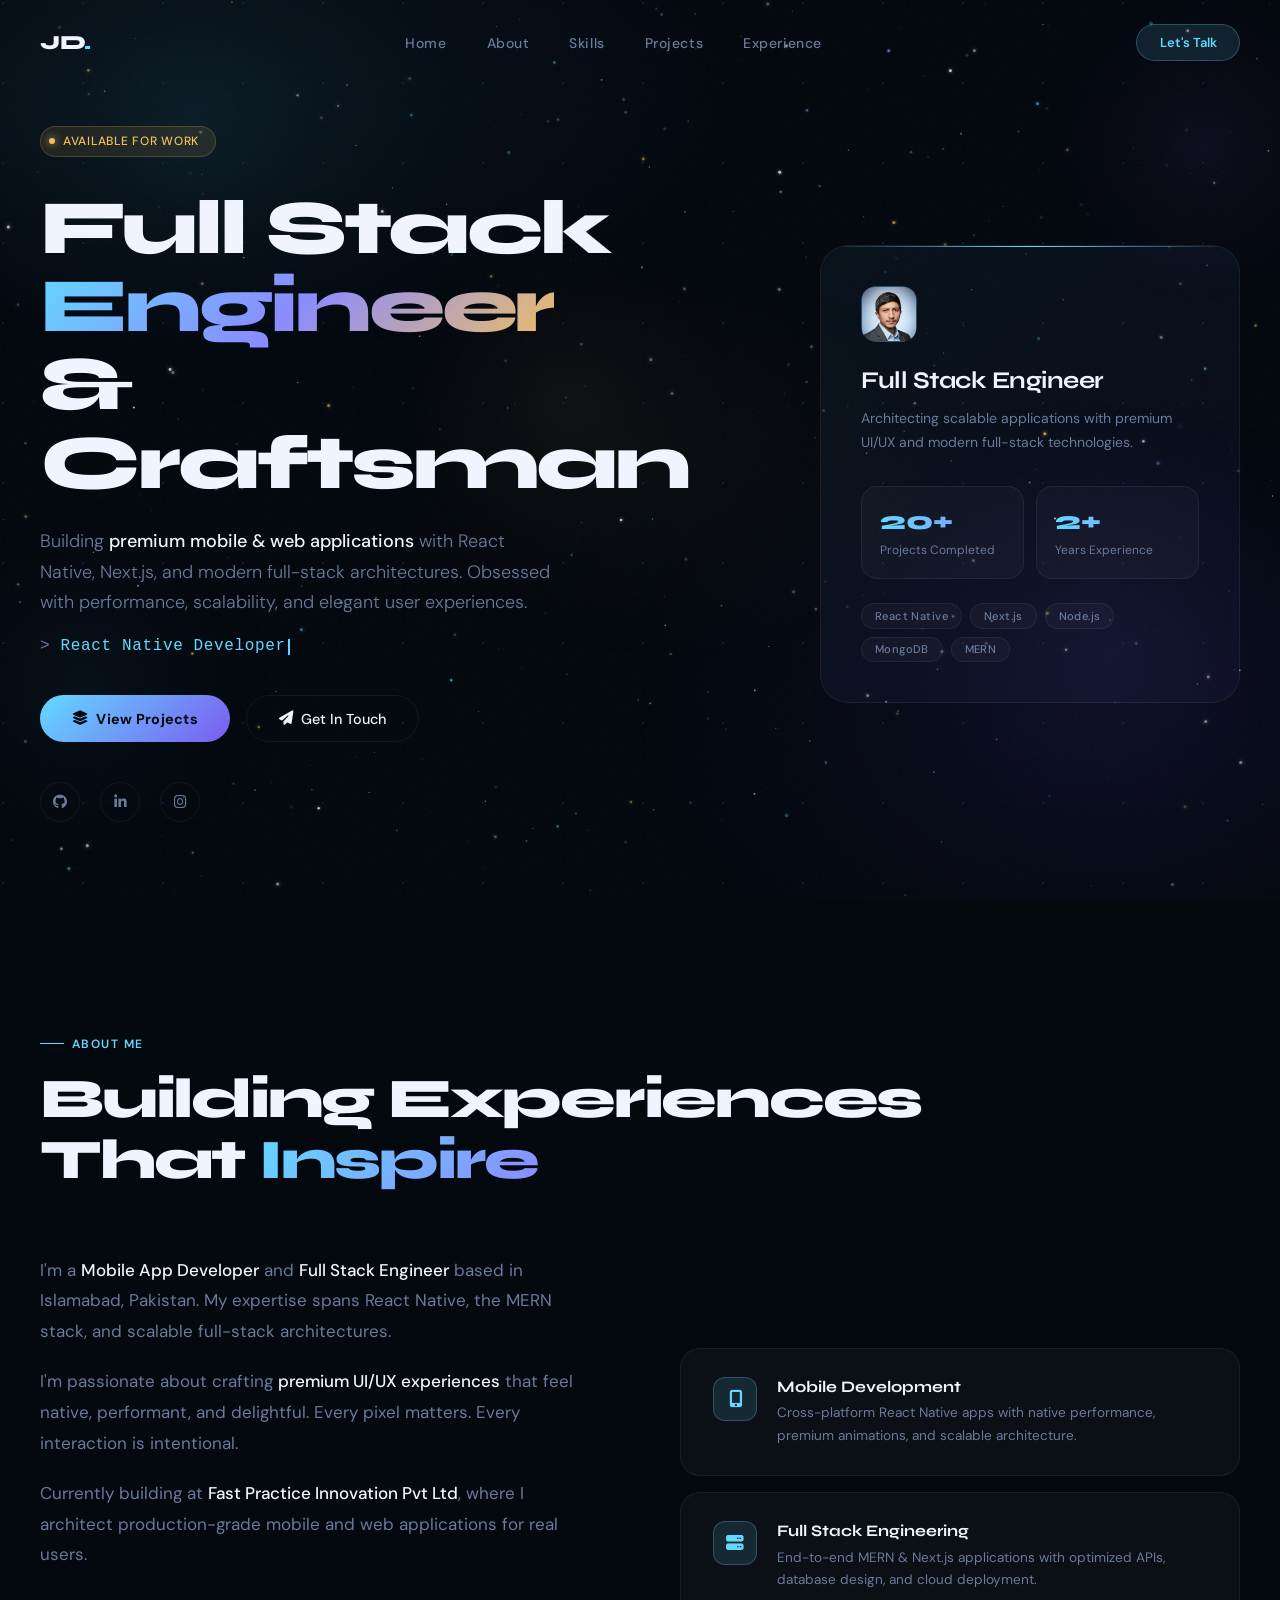
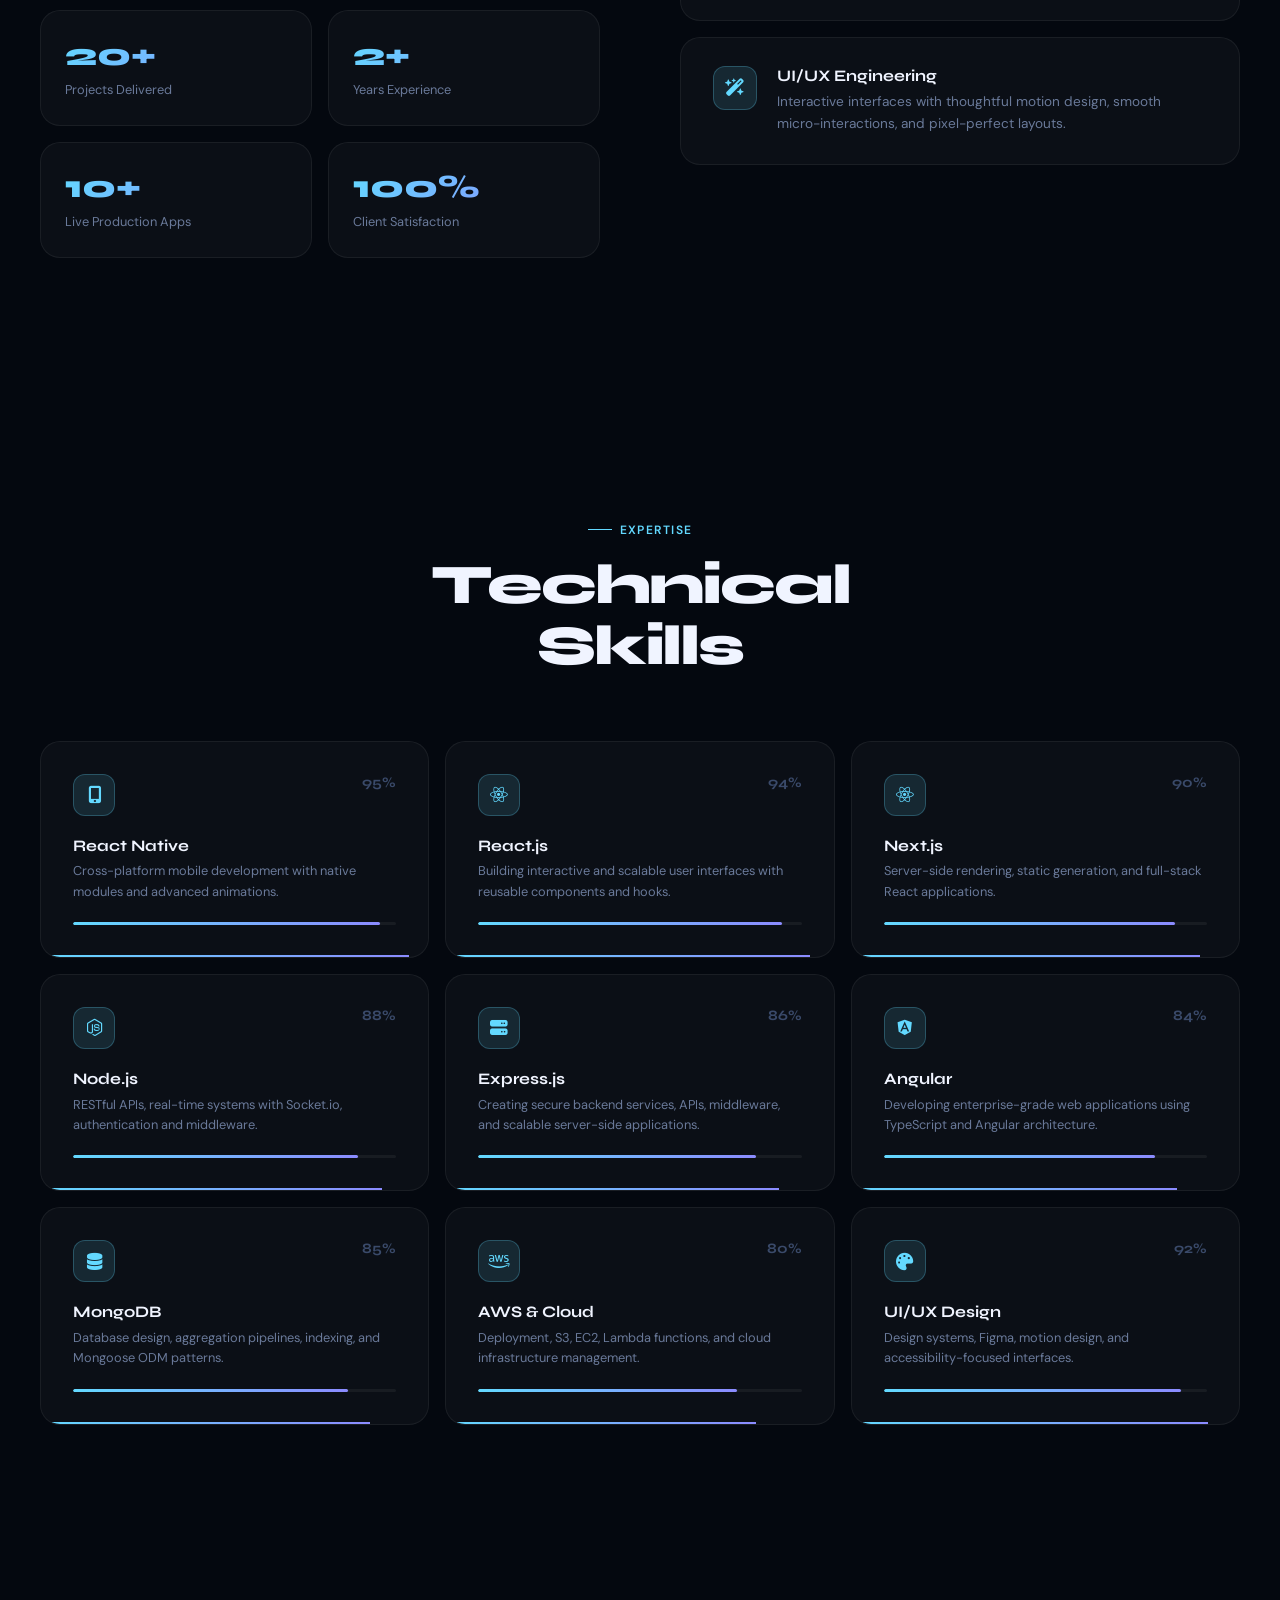
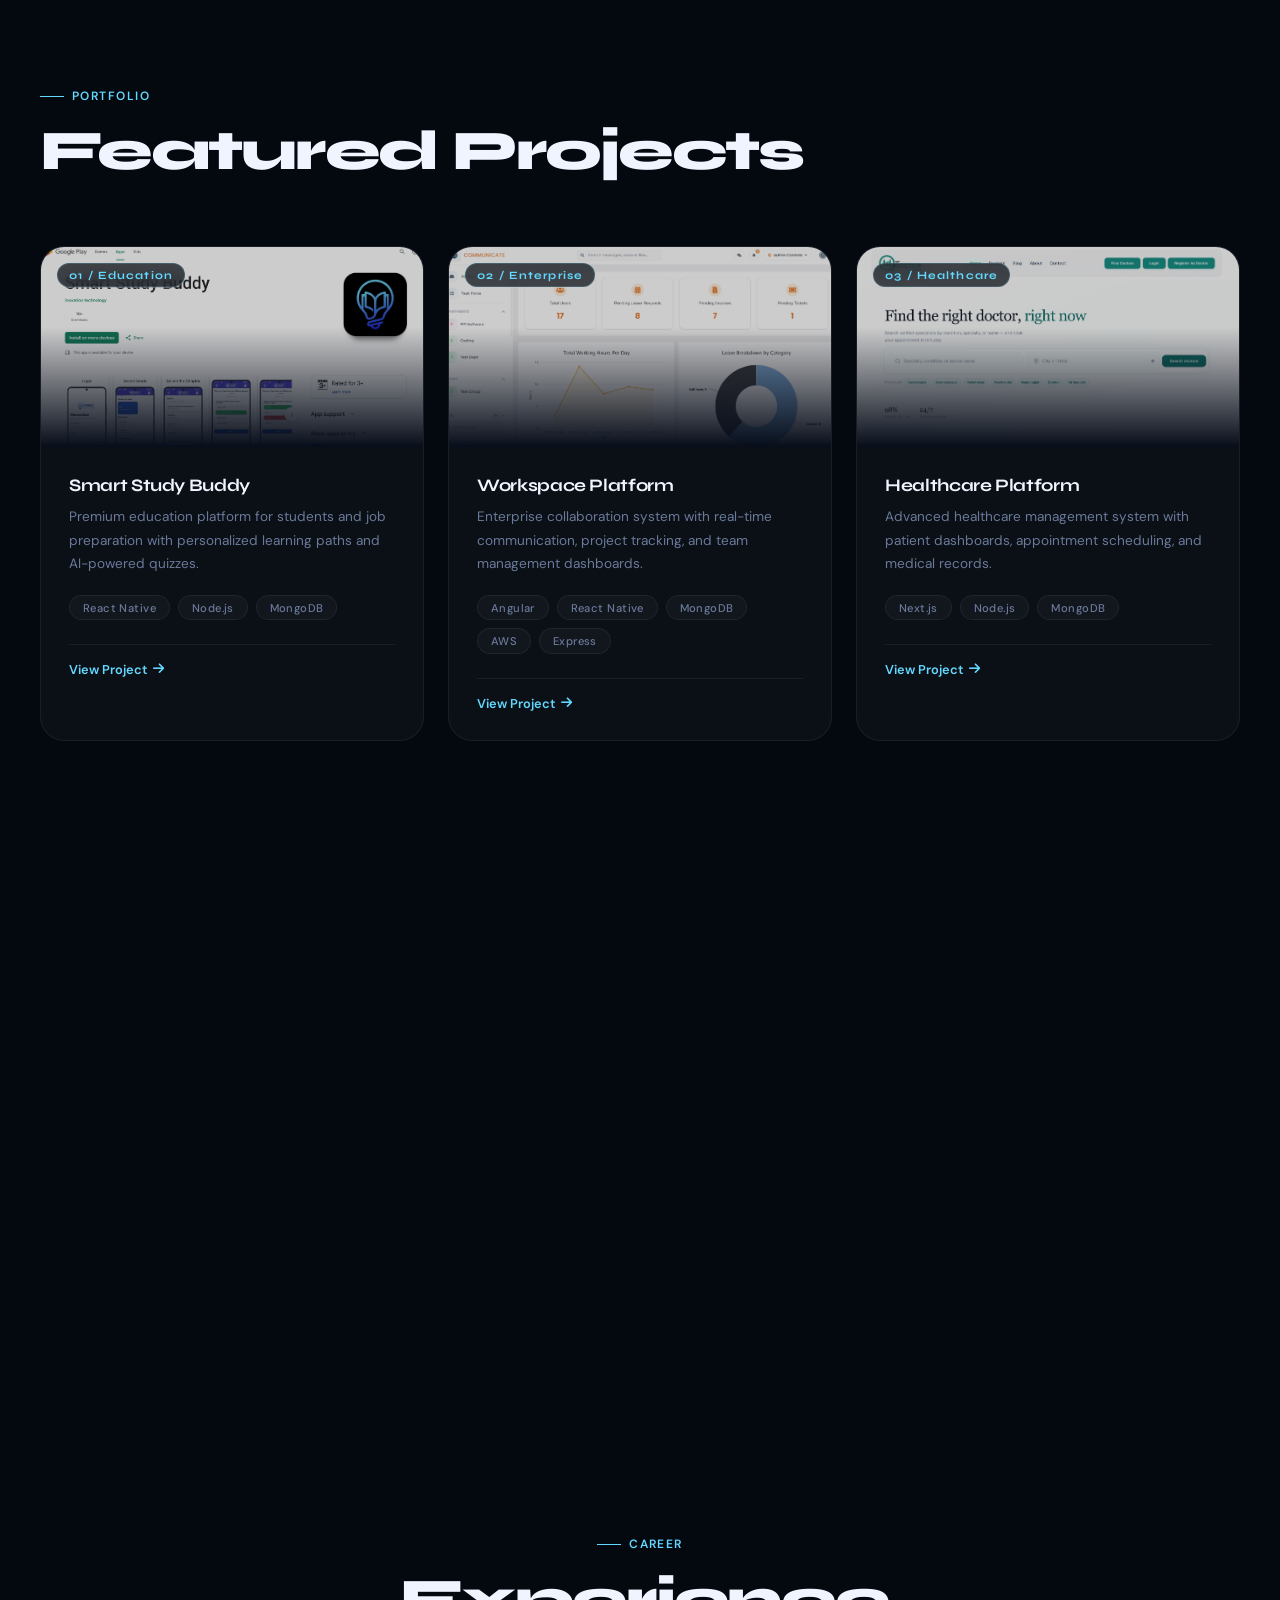
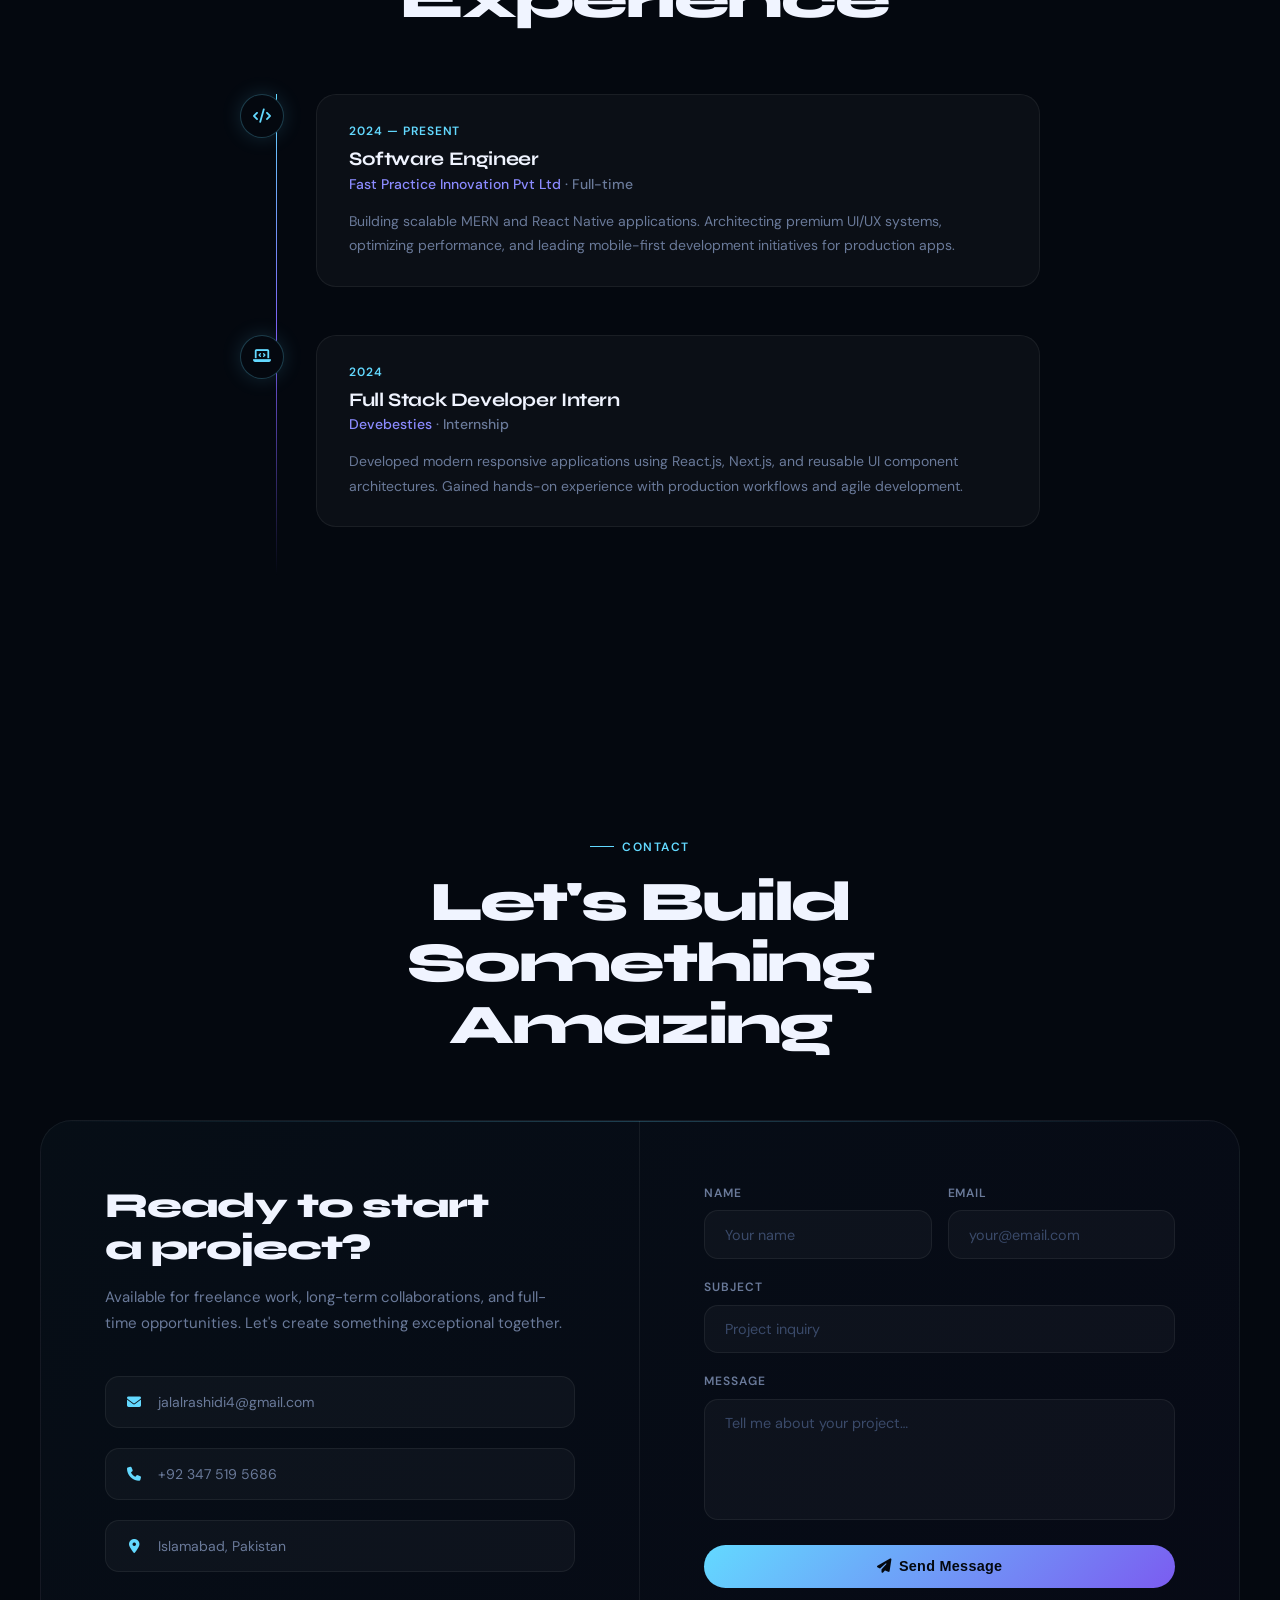
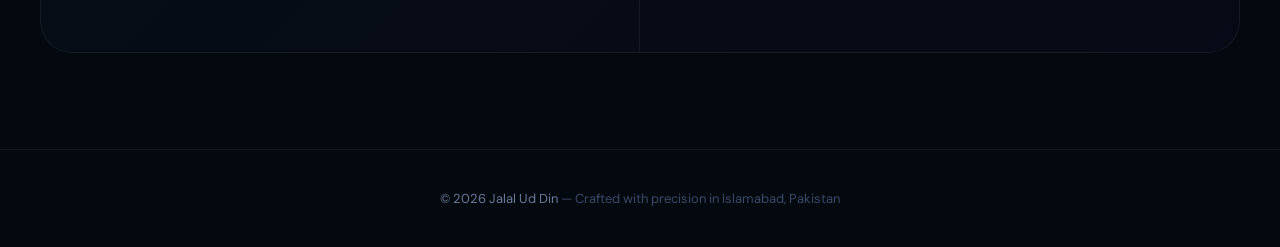
==== commit ae5a2406: "updated" ====
--- a/jalal.html
+++ b/jalal.html
@@ -856,7 +856,7 @@
             <p>Years Experience</p>
           </div>
           <div class="highlight-item">
-            <div class="hi-num">3</div>
+            <div class="hi-num">10+</div>
             <p>Live Production Apps</p>
           </div>
           <div class="highlight-item">
